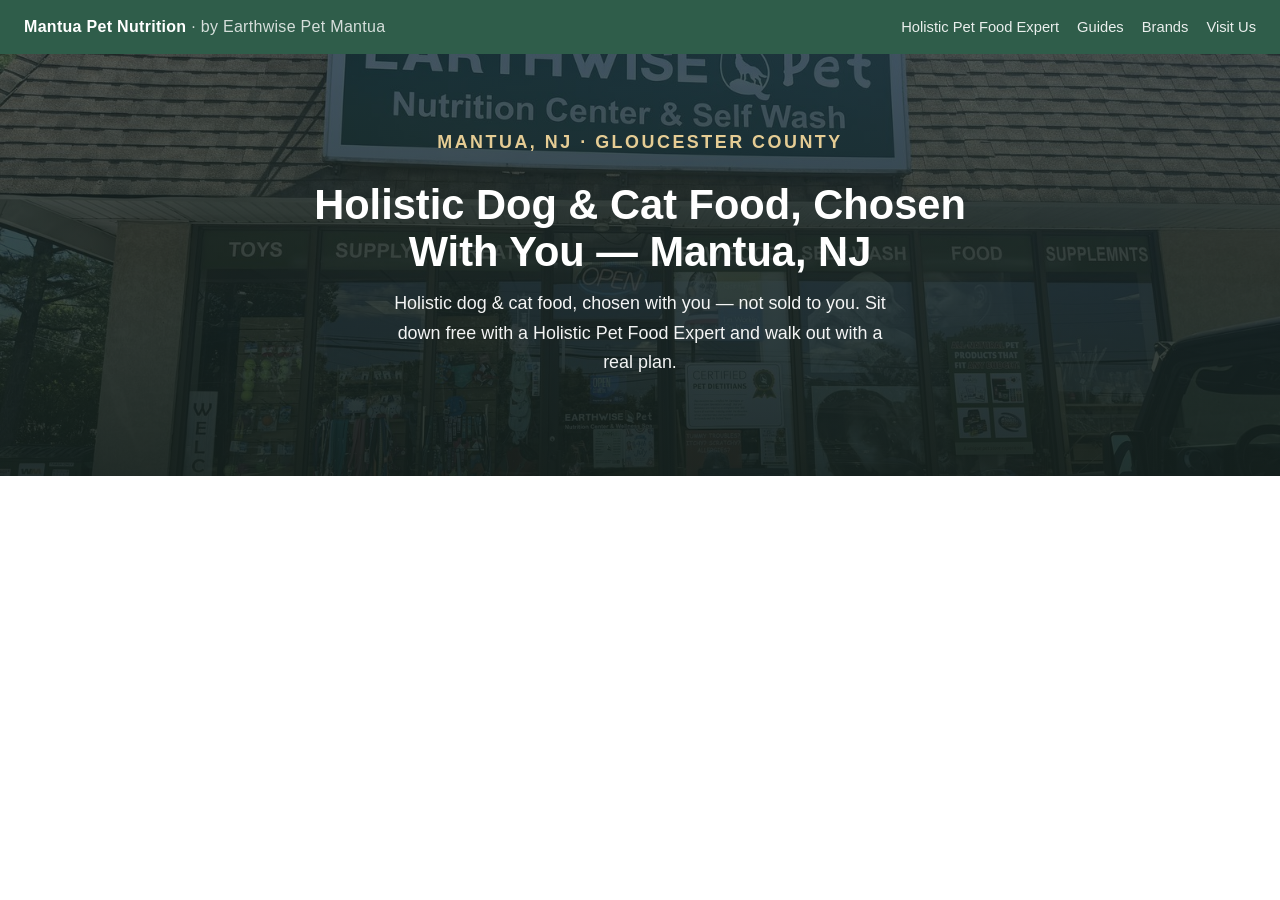
==== index.html @ 7ca53370 "Homepage SEO: shorten title, keyword H1, fix Visit Us link, add breadcrumb/geo/sameAs/FAQ schema + v" ====
<!DOCTYPE html>
<html lang="en">
<head>
<meta charset="utf-8">
<meta name="viewport" content="width=device-width, initial-scale=1">
<title>Holistic Dog &amp; Cat Food in Mantua, NJ | Earthwise Pet</title>
<meta name="description" content="Your neighborhood pet nutrition center in Mantua, NJ. Holistic dog & cat food and free Holistic Pet Food Expert guidance from Earthwise Pet Mantua.">
<link rel="canonical" href="https://mantuapetnutrition.com/">
<meta name="robots" content="index,follow,max-image-preview:large,max-snippet:-1,max-video-preview:-1">
<meta name="author" content="Earthwise Pet Mantua">
<meta name="theme-color" content="#2f5d4a">
<meta name="geo.region" content="US-NJ">
<meta name="geo.placename" content="Mantua, New Jersey">
<meta name="geo.position" content="39.7762005;-75.1877111">
<meta name="ICBM" content="39.7762005, -75.1877111">
<!-- Open Graph -->
<meta property="og:type" content="website">
<meta property="og:site_name" content="Mantua Pet Nutrition">
<meta property="og:title" content="Holistic Dog & Cat Food in Mantua, NJ | Earthwise Pet">
<meta property="og:description" content="Your neighborhood pet nutrition center in Mantua, NJ. Holistic dog & cat food and free Holistic Pet Food Expert guidance from Earthwise Pet Mantua.">
<meta property="og:url" content="https://mantuapetnutrition.com/">
<meta property="og:image" content="https://mantuapetnutrition.com/images/store-front-exterior.jpg">
<meta property="og:image:alt" content="Earthwise Pet Mantua storefront on Bridgeton Pike in Mantua, NJ">
<meta property="og:locale" content="en_US">
<!-- Twitter -->
<meta name="twitter:card" content="summary_large_image">
<meta name="twitter:title" content="Holistic Dog & Cat Food in Mantua, NJ | Earthwise Pet">
<meta name="twitter:description" content="Holistic dog & cat food and free Holistic Pet Food Expert guidance in Mantua, NJ.">
<meta name="twitter:image" content="https://mantuapetnutrition.com/images/store-front-exterior.jpg">
<style>
:root{--green:#2f5d4a;--green-dk:#214335;--sand:#f6f3ec;--ink:#2a2a26;--muted:#5c5c54;--gold:#c08a2d;--line:#e3ddd0}
*{box-sizing:border-box}
body{margin:0;font-family:-apple-system,BlinkMacSystemFont,"Segoe UI",Roboto,Helvetica,Arial,sans-serif;color:var(--ink);line-height:1.65;background:#fff}
a{color:var(--green)}
.nav{background:var(--green);color:#fff;padding:14px 24px;display:flex;justify-content:space-between;align-items:center;flex-wrap:wrap;gap:8px}
.nav .brand{font-weight:700;letter-spacing:.3px}.nav .brand span{opacity:.8;font-weight:400}
.nav a{color:#fff;text-decoration:none;font-size:.92rem;opacity:.9;margin-left:18px}
.hero{position:relative;color:#fff;background:#1d2c25;text-align:center}
.hero img{position:absolute;inset:0;width:100%;height:100%;object-fit:cover;opacity:.5}
.hero .scrim{position:absolute;inset:0;background:linear-gradient(180deg,rgba(20,30,25,.4),rgba(20,30,25,.82))}
.hero .in{position:relative;max-width:760px;margin:0 auto;padding:74px 24px}
.kicker{text-transform:uppercase;letter-spacing:.14em;font-size:.78rem;color:#f0d59a;font-weight:700;margin:0 0 12px}
.hero h1{font-size:2.6rem;line-height:1.12;margin:0 0 14px}
.hero p{font-size:1.12rem;opacity:.95;max-width:50ch;margin:0 auto 24px}
.cta{display:inline-block;background:var(--gold);color:#fff;text-decoration:none;font-weight:700;padding:14px 28px;border-radius:9px}
.cta:hover{background:#a8761f}
.wrap{max-width:1080px;margin:0 auto;padding:0 24px}
.intro{max-width:720px;margin:52px auto 0;text-align:center;color:var(--muted);font-size:1.1rem}
h2{color:var(--green-dk);font-size:1.7rem;text-align:center;margin:54px 0 6px}
.sub{text-align:center;color:var(--muted);margin:0 auto 28px;max-width:54ch}
.grid{display:grid;grid-template-columns:repeat(3,1fr);gap:20px;margin-bottom:10px}
.card{border:1px solid var(--line);border-radius:14px;overflow:hidden;background:#fff;transition:.15s;display:flex;flex-direction:column}
.card:hover{box-shadow:0 14px 30px rgba(0,0,0,.10);transform:translateY(-3px)}
.card img{width:100%;height:170px;object-fit:cover;display:block}
.card .b{padding:18px 20px;display:flex;flex-direction:column;flex:1}
.card h3{color:var(--green-dk);font-size:1.12rem;margin:0 0 8px}
.card p{font-size:.92rem;color:var(--muted);margin:0 0 14px;flex:1}
.card a.more{font-weight:700;text-decoration:none;font-size:.92rem}
.faq{max-width:760px;margin:56px auto 0}
.faq h2{margin-bottom:22px}
.faq details{border:1px solid var(--line);border-radius:12px;padding:16px 20px;margin-bottom:12px;background:var(--sand)}
.faq summary{font-weight:700;color:var(--green-dk);cursor:pointer;font-size:1.02rem}
.faq details p{margin:12px 0 0;color:var(--muted)}
.nap{background:var(--green);color:#fff;padding:30px 24px;text-align:center;font-size:.95rem;margin-top:60px}
.nap a{color:#fff}
@media(max-width:820px){.grid{grid-template-columns:1fr}.hero h1{font-size:2rem}}
</style>
<script type="application/ld+json">
{
  "@context":"https://schema.org",
  "@graph":[
    {
      "@type":["PetStore","LocalBusiness"],
      "@id":"https://mantuapetnutrition.com/#store",
      "name":"Earthwise Pet Mantua",
      "alternateName":"Mantua Pet Nutrition",
      "slogan":"Feed better.",
      "url":"https://mantuapetnutrition.com/",
      "image":"https://mantuapetnutrition.com/images/store-front-exterior.jpg",
      "logo":"https://mantuapetnutrition.com/images/logo.png",
      "telephone":"+1-856-494-4290",
      "email":"mantua@earthwisepet.com",
      "priceRange":"$$",
      "paymentAccepted":"Cash, Credit Card, Debit Card",
      "currenciesAccepted":"USD",
      "address":{"@type":"PostalAddress","streetAddress":"661 A Bridgeton Pike","addressLocality":"Mantua","addressRegion":"NJ","postalCode":"08051","addressCountry":"US"},
      "geo":{"@type":"GeoCoordinates","latitude":39.7762005,"longitude":-75.1877111},
      "hasMap":"https://maps.app.goo.gl/9NM81UF3zvT8LKVL6",
      "sameAs":[
        "https://www.facebook.com/EarthWisePetMantua/",
        "https://www.instagram.com/earthwisepetmantua/",
        "https://www.yelp.com/biz/earthwise-pet-mantua-township-mantua-township",
        "https://maps.app.goo.gl/9NM81UF3zvT8LKVL6"
      ],
      "areaServed":[
        {"@type":"City","name":"Mantua"},
        {"@type":"City","name":"Sewell"},
        {"@type":"City","name":"Wenonah"},
        {"@type":"City","name":"Pitman"},
        {"@type":"City","name":"Glassboro"},
        {"@type":"City","name":"Woodbury"},
        {"@type":"AdministrativeArea","name":"Gloucester County, NJ"}
      ],
      "openingHoursSpecification":[
        {"@type":"OpeningHoursSpecification","dayOfWeek":["Monday","Tuesday","Wednesday","Thursday","Friday","Saturday"],"opens":"09:00","closes":"20:00"},
        {"@type":"OpeningHoursSpecification","dayOfWeek":"Sunday","opens":"11:00","closes":"17:00"}
      ],
      "description":"Neighborhood pet nutrition center in Mantua, NJ — holistic dog & cat food and free Holistic Pet Food Expert guidance.",
      "knowsAbout":["Pet nutrition","Holistic dog food","Holistic cat food","Raw and freeze-dried feeding","Limited-ingredient diets","Holistic Pet Food Expert guidance"],
      "makesOffer":{
        "@type":"Offer",
        "itemOffered":{"@type":"Service","name":"Free Holistic Pet Food Expert consultation","description":"One-on-one, no-appointment pet nutrition guidance for dogs and cats."},
        "price":"0","priceCurrency":"USD"
      }
    },
    {
      "@type":"WebSite",
      "@id":"https://mantuapetnutrition.com/#website",
      "url":"https://mantuapetnutrition.com/",
      "name":"Mantua Pet Nutrition",
      "publisher":{"@id":"https://mantuapetnutrition.com/#store"},
      "inLanguage":"en-US"
    },
    {
      "@type":"WebPage",
      "@id":"https://mantuapetnutrition.com/#webpage",
      "url":"https://mantuapetnutrition.com/",
      "name":"Holistic Dog & Cat Food in Mantua, NJ | Earthwise Pet",
      "isPartOf":{"@id":"https://mantuapetnutrition.com/#website"},
      "about":{"@id":"https://mantuapetnutrition.com/#store"},
      "primaryImageOfPage":"https://mantuapetnutrition.com/images/store-front-exterior.jpg",
      "breadcrumb":{"@id":"https://mantuapetnutrition.com/#breadcrumb"},
      "inLanguage":"en-US"
    },
    {
      "@type":"BreadcrumbList",
      "@id":"https://mantuapetnutrition.com/#breadcrumb",
      "itemListElement":[
        {"@type":"ListItem","position":1,"name":"Home","item":"https://mantuapetnutrition.com/"}
      ]
    },
    {
      "@type":"FAQPage",
      "@id":"https://mantuapetnutrition.com/#faq",
      "mainEntity":[
        {"@type":"Question","name":"Do I need an appointment to talk to a Holistic Pet Food Expert?","acceptedAnswer":{"@type":"Answer","text":"No. Our Holistic Pet Food Expert guidance is walk-in. Stop by during store hours and we'll sit down with you and your pet's story. No appointment needed."}},
        {"@type":"Question","name":"Is the pet nutrition consultation really free?","acceptedAnswer":{"@type":"Answer","text":"Yes. Sitting down with a Holistic Pet Food Expert to build a feeding plan for your dog or cat is free, with no purchase required."}},
        {"@type":"Question","name":"What kind of pet food do you carry?","acceptedAnswer":{"@type":"Answer","text":"Holistic dog and cat food across dry, raw, and freeze-dried formats, including brands like Fromm, Open Farm, and GO! Solutions. Every brand on our shelves is vetted for ingredient quality before we recommend it."}},
        {"@type":"Question","name":"Do you sell raw and freeze-dried dog food?","acceptedAnswer":{"@type":"Answer","text":"Yes. We carry frozen raw and freeze-dried options for dogs and cats, and can walk first-timers through starting raw safely without overhauling everything at once."}},
        {"@type":"Question","name":"Where are you located and what are your hours?","acceptedAnswer":{"@type":"Answer","text":"We're at 661 A Bridgeton Pike, Mantua, NJ 08051. Open Monday through Saturday 9 AM to 8 PM and Sunday 11 AM to 5 PM. Call us at 856-494-4290."}}
      ]
    }
  ]
}
</script>
</head>
<body>
<nav class="nav">
  <div class="brand">Mantua Pet Nutrition <span>· by Earthwise Pet Mantua</span></div>
  <div><a href="/certified-pet-dietitian/">Holistic Pet Food Expert</a><a href="/guides/raw-freeze-dried-feeding/">Guides</a><a href="/brands/fromm/">Brands</a><a href="https://mantua.earthwisepet.com/mantua/">Visit Us</a></div>
</nav>

<header class="hero">
  <img src="/images/store-front-exterior.jpg" width="1600" height="1200" alt="Earthwise Pet Mantua storefront on Bridgeton Pike in Mantua, NJ">
  <div class="scrim"></div>
  <div class="in">
    <p class="kicker">Mantua, NJ · Gloucester County</p>
    <h1>Holistic Dog &amp; Cat Food, Chosen With You — Mantua, NJ</h1>
    <p>Holistic dog &amp; cat food, chosen with you — not sold to you. Sit down free with a Holistic Pet Food Expert and walk out with a real plan.</p>
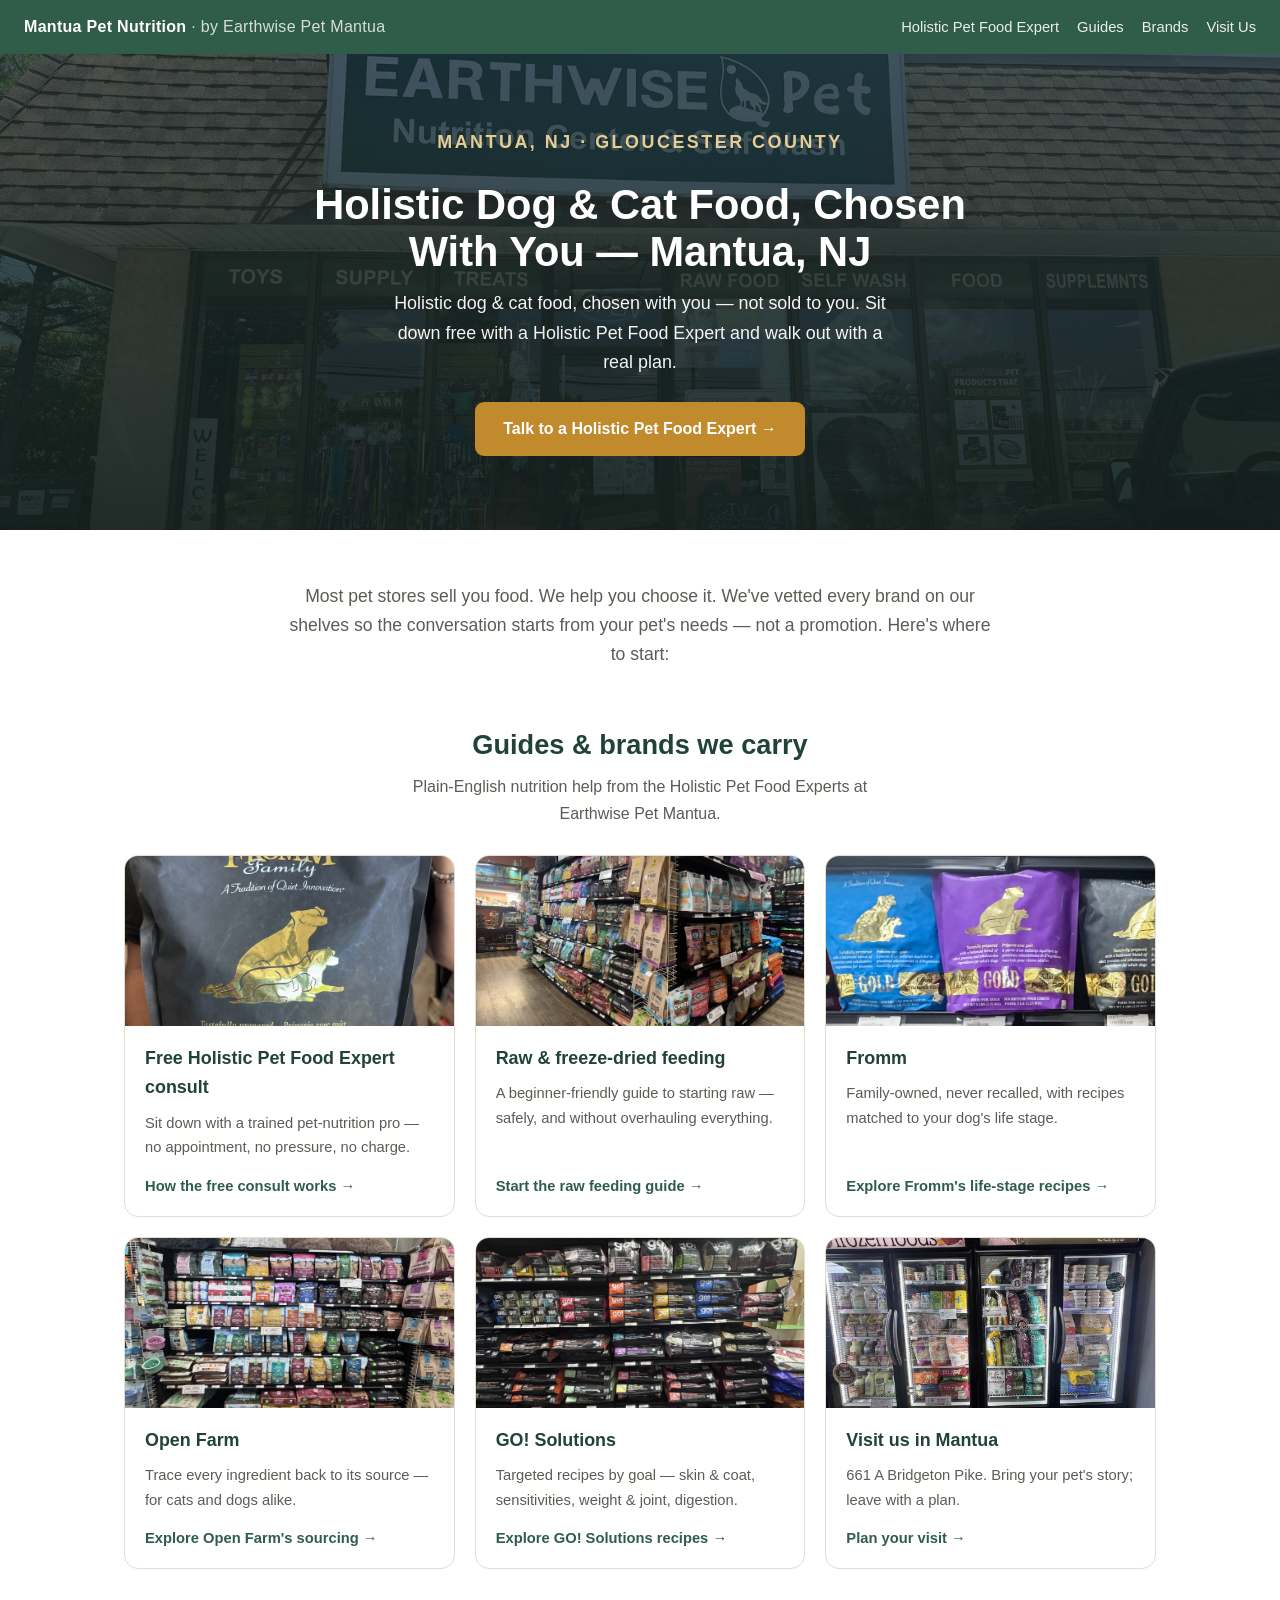
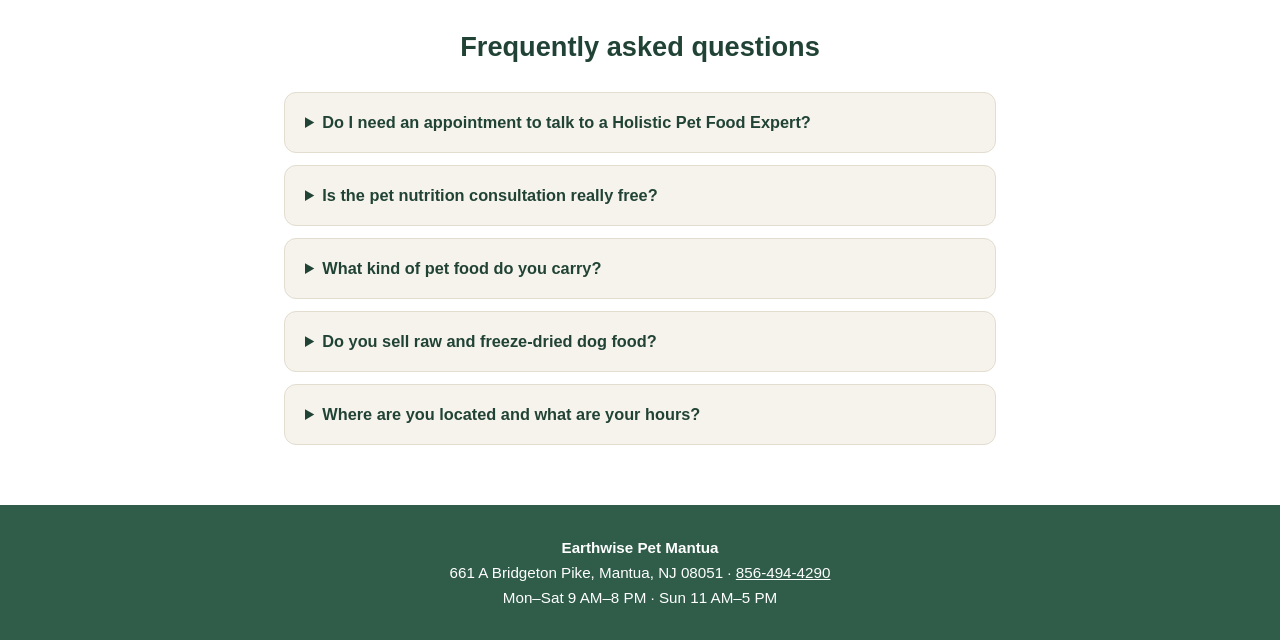
==== commit dca6dcaa: "Fix truncated homepage: restore full body (hero CTA, brand cards, FAQ, footer) cut off in prior depl" ====
--- a/index.html
+++ b/index.html
@@ -167,4 +167,40 @@
     <p class="kicker">Mantua, NJ · Gloucester County</p>
     <h1>Holistic Dog &amp; Cat Food, Chosen With You — Mantua, NJ</h1>
     <p>Holistic dog &amp; cat food, chosen with you — not sold to you. Sit down free with a Holistic Pet Food Expert and walk out with a real plan.</p>
-   +    <a class="cta" href="/certified-pet-dietitian/">Talk to a Holistic Pet Food Expert →</a>
+  </div>
+</header>
+
+<main>
+<section class="wrap">
+  <p class="intro">Most pet stores sell you food. We help you choose it. We've vetted every brand on our shelves so the conversation starts from your pet's needs — not a promotion. Here's where to start:</p>
+
+  <h2>Guides &amp; brands we carry</h2>
+  <p class="sub">Plain-English nutrition help from the Holistic Pet Food Experts at Earthwise Pet Mantua.</p>
+  <div class="grid">
+    <div class="card"><img src="/images/fromm-close-up-in-hand.jpg" width="1600" height="2133" loading="lazy" alt="Holistic dog food held in hand at Earthwise Pet Mantua"><div class="b"><h3>Free Holistic Pet Food Expert consult</h3><p>Sit down with a trained pet-nutrition pro — no appointment, no pressure, no charge.</p><a class="more" href="/certified-pet-dietitian/">How the free consult works →</a></div></div>
+    <div class="card"><img src="/images/freeze-dried-raw-topper.jpg" width="1600" height="1000" loading="lazy" alt="Freeze-dried raw dog food topper"><div class="b"><h3>Raw &amp; freeze-dried feeding</h3><p>A beginner-friendly guide to starting raw — safely, and without overhauling everything.</p><a class="more" href="/guides/raw-freeze-dried-feeding/">Start the raw feeding guide →</a></div></div>
+    <div class="card"><img src="/images/fromm-life-stage-banner.jpg" width="1600" height="403" loading="lazy" alt="Fromm dog food life-stage lineup"><div class="b"><h3>Fromm</h3><p>Family-owned, never recalled, with recipes matched to your dog's life stage.</p><a class="more" href="/brands/fromm/">Explore Fromm's life-stage recipes →</a></div></div>
+    <div class="card"><img src="/images/open-farm-shelf-dog.jpg" width="1600" height="1200" loading="lazy" alt="Open Farm pet food shelf section"><div class="b"><h3>Open Farm</h3><p>Trace every ingredient back to its source — for cats and dogs alike.</p><a class="more" href="/brands/open-farm/">Explore Open Farm's sourcing →</a></div></div>
+    <div class="card"><img src="/images/go-hero-shot.jpg" width="1600" height="1200" loading="lazy" alt="GO! Solutions pet food by Petcurean"><div class="b"><h3>GO! Solutions</h3><p>Targeted recipes by goal — skin &amp; coat, sensitivities, weight &amp; joint, digestion.</p><a class="more" href="/brands/go-solutions/">Explore GO! Solutions recipes →</a></div></div>
+    <div class="card"><img src="/images/raw-frozen-shelf-section.jpg" width="1100" height="825" loading="lazy" alt="Frozen raw pet food shelf section at Earthwise Pet Mantua"><div class="b"><h3>Visit us in Mantua</h3><p>661 A Bridgeton Pike. Bring your pet's story; leave with a plan.</p><a class="more" href="/certified-pet-dietitian/">Plan your visit →</a></div></div>
+  </div>
+</section>
+
+<section class="wrap faq">
+  <h2>Frequently asked questions</h2>
+  <details><summary>Do I need an appointment to talk to a Holistic Pet Food Expert?</summary><p>No. Our Holistic Pet Food Expert guidance is walk-in. Stop by during store hours and we'll sit down with you and your pet's story. No appointment needed.</p></details>
+  <details><summary>Is the pet nutrition consultation really free?</summary><p>Yes. Sitting down with a Holistic Pet Food Expert to build a feeding plan for your dog or cat is free, with no purchase required.</p></details>
+  <details><summary>What kind of pet food do you carry?</summary><p>Holistic dog and cat food across dry, raw, and freeze-dried formats, including brands like Fromm, Open Farm, and GO! Solutions. Every brand on our shelves is vetted for ingredient quality before we recommend it.</p></details>
+  <details><summary>Do you sell raw and freeze-dried dog food?</summary><p>Yes. We carry frozen raw and freeze-dried options for dogs and cats, and can walk first-timers through starting raw safely without overhauling everything at once.</p></details>
+  <details><summary>Where are you located and what are your hours?</summary><p>We're at 661 A Bridgeton Pike, Mantua, NJ 08051. Open Monday through Saturday 9 AM to 8 PM and Sunday 11 AM to 5 PM. Call us at <a href="tel:+18564944290">856-494-4290</a>.</p></details>
+</section>
+</main>
+
+<footer class="nap">
+  <strong>Earthwise Pet Mantua</strong><br>
+  661 A Bridgeton Pike, Mantua, NJ 08051 · <a href="tel:+18564944290">856-494-4290</a><br>
+  Mon–Sat 9 AM–8 PM · Sun 11 AM–5 PM
+</footer>
+</body>
+</html>
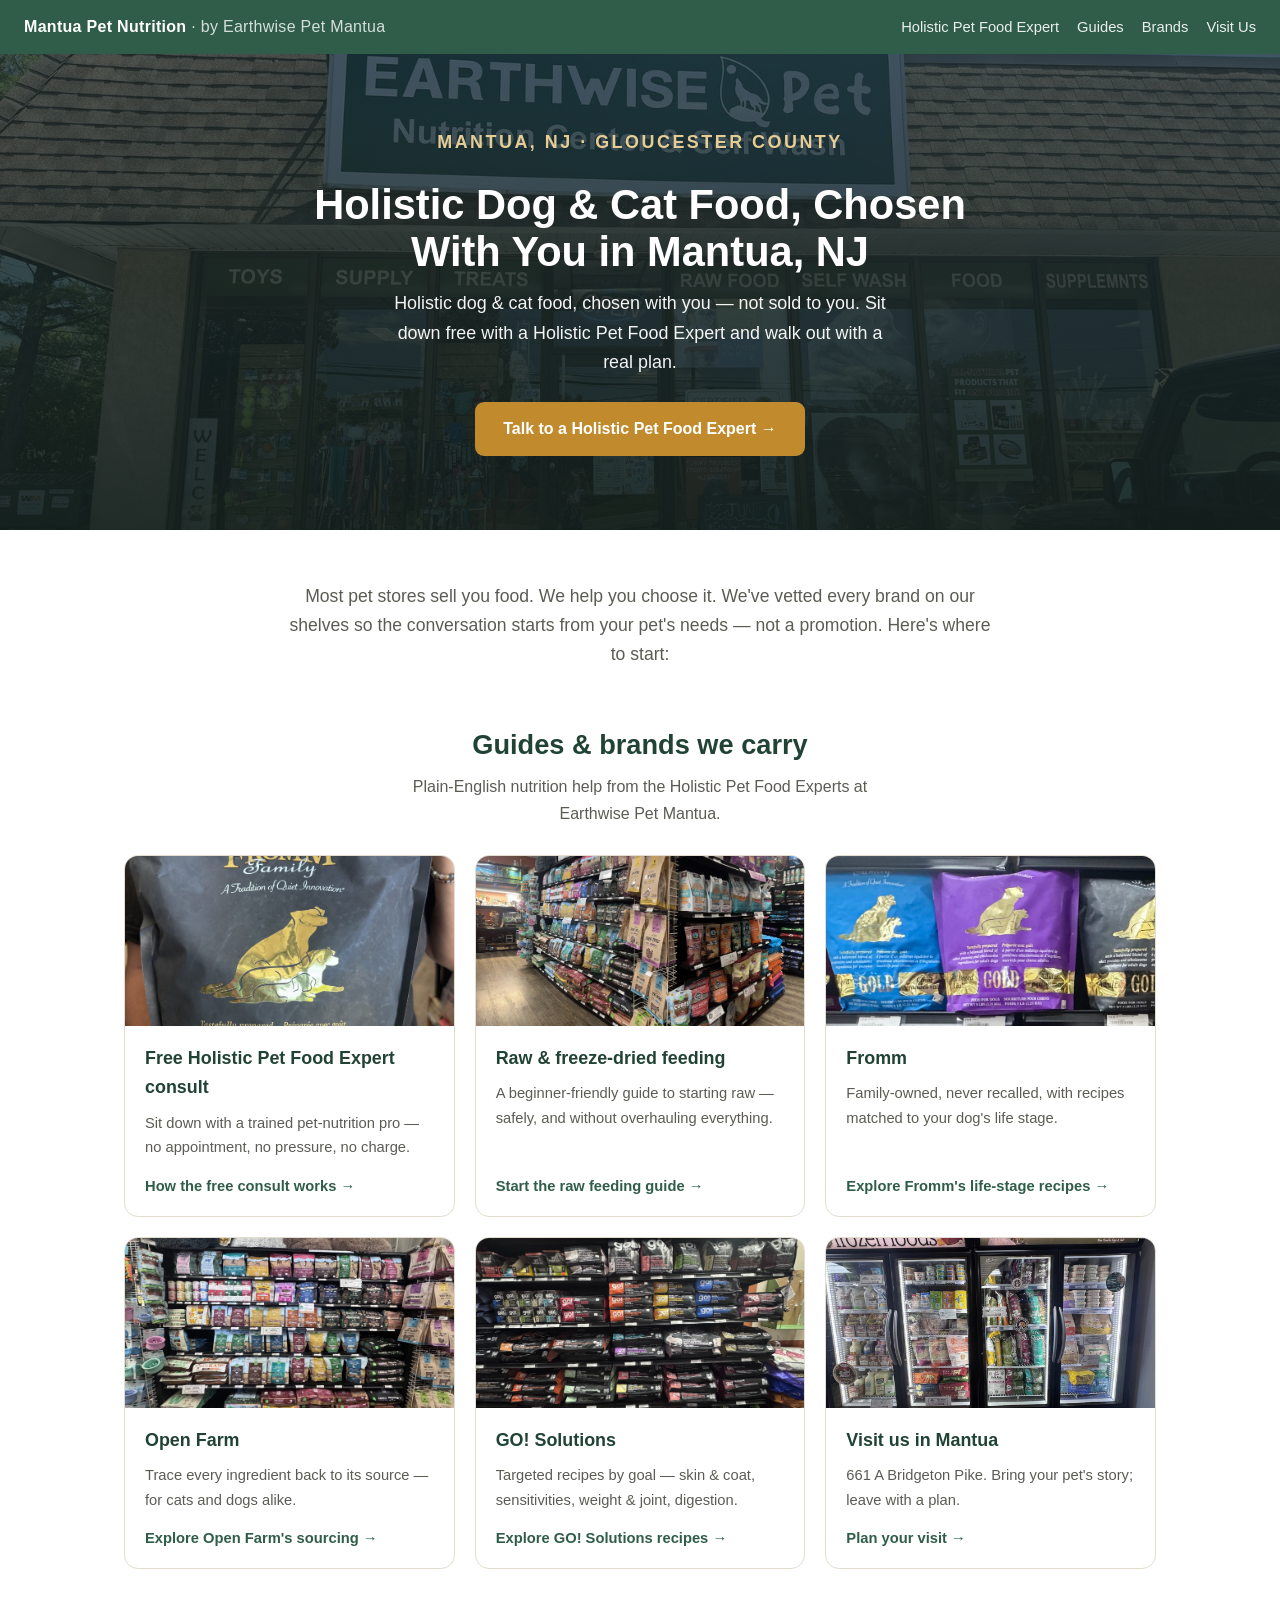
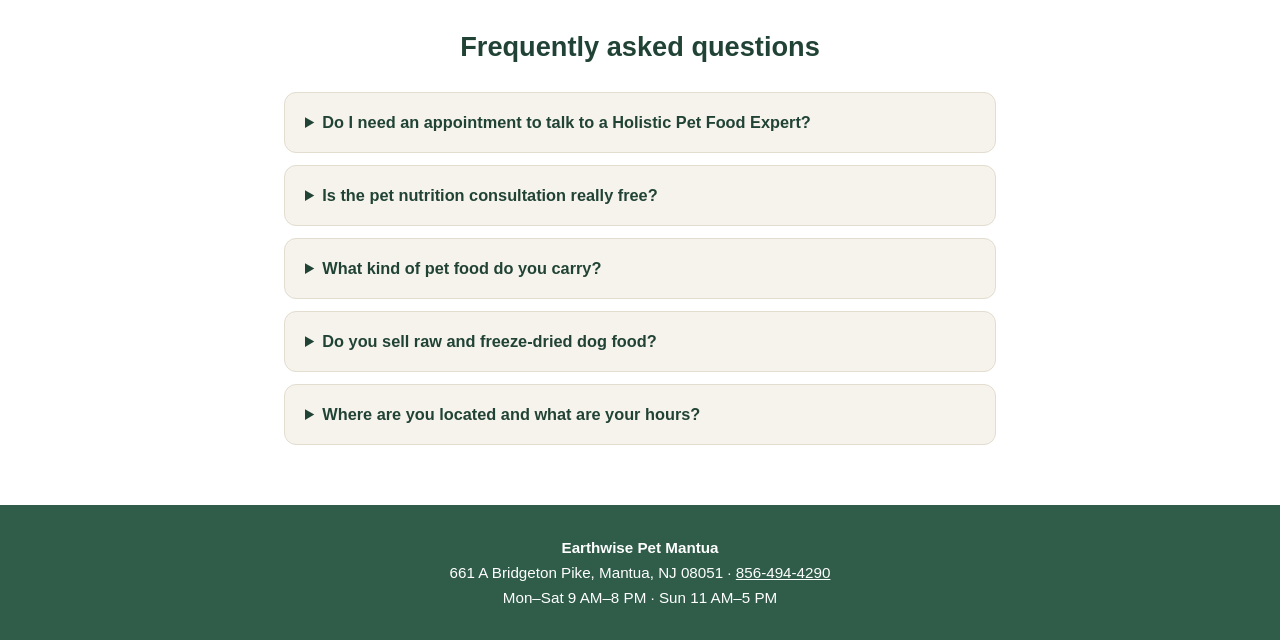
==== commit 072db882: "Site-wide SEO: build /guides/ /brands/ /visit/ hubs, rename consult to /holistic-pet-food-expert/ (3" ====
--- a/index.html
+++ b/index.html
@@ -157,7 +157,7 @@
 <body>
 <nav class="nav">
   <div class="brand">Mantua Pet Nutrition <span>· by Earthwise Pet Mantua</span></div>
-  <div><a href="/certified-pet-dietitian/">Holistic Pet Food Expert</a><a href="/guides/raw-freeze-dried-feeding/">Guides</a><a href="/brands/fromm/">Brands</a><a href="https://mantua.earthwisepet.com/mantua/">Visit Us</a></div>
+  <div><a href="/holistic-pet-food-expert/">Holistic Pet Food Expert</a><a href="/guides/">Guides</a><a href="/brands/">Brands</a><a href="/visit/">Visit Us</a></div>
 </nav>
 
 <header class="hero">
@@ -165,9 +165,9 @@
   <div class="scrim"></div>
   <div class="in">
     <p class="kicker">Mantua, NJ · Gloucester County</p>
-    <h1>Holistic Dog &amp; Cat Food, Chosen With You — Mantua, NJ</h1>
+    <h1>Holistic Dog &amp; Cat Food, Chosen With You in Mantua, NJ</h1>
     <p>Holistic dog &amp; cat food, chosen with you — not sold to you. Sit down free with a Holistic Pet Food Expert and walk out with a real plan.</p>
-    <a class="cta" href="/certified-pet-dietitian/">Talk to a Holistic Pet Food Expert →</a>
+    <a class="cta" href="/holistic-pet-food-expert/">Talk to a Holistic Pet Food Expert →</a>
   </div>
 </header>
 
@@ -178,12 +178,12 @@
   <h2>Guides &amp; brands we carry</h2>
   <p class="sub">Plain-English nutrition help from the Holistic Pet Food Experts at Earthwise Pet Mantua.</p>
   <div class="grid">
-    <div class="card"><img src="/images/fromm-close-up-in-hand.jpg" width="1600" height="2133" loading="lazy" alt="Holistic dog food held in hand at Earthwise Pet Mantua"><div class="b"><h3>Free Holistic Pet Food Expert consult</h3><p>Sit down with a trained pet-nutrition pro — no appointment, no pressure, no charge.</p><a class="more" href="/certified-pet-dietitian/">How the free consult works →</a></div></div>
+    <div class="card"><img src="/images/fromm-close-up-in-hand.jpg" width="1600" height="2133" loading="lazy" alt="Holistic dog food held in hand at Earthwise Pet Mantua"><div class="b"><h3>Free Holistic Pet Food Expert consult</h3><p>Sit down with a trained pet-nutrition pro — no appointment, no pressure, no charge.</p><a class="more" href="/holistic-pet-food-expert/">How the free consult works →</a></div></div>
     <div class="card"><img src="/images/freeze-dried-raw-topper.jpg" width="1600" height="1000" loading="lazy" alt="Freeze-dried raw dog food topper"><div class="b"><h3>Raw &amp; freeze-dried feeding</h3><p>A beginner-friendly guide to starting raw — safely, and without overhauling everything.</p><a class="more" href="/guides/raw-freeze-dried-feeding/">Start the raw feeding guide →</a></div></div>
     <div class="card"><img src="/images/fromm-life-stage-banner.jpg" width="1600" height="403" loading="lazy" alt="Fromm dog food life-stage lineup"><div class="b"><h3>Fromm</h3><p>Family-owned, never recalled, with recipes matched to your dog's life stage.</p><a class="more" href="/brands/fromm/">Explore Fromm's life-stage recipes →</a></div></div>
     <div class="card"><img src="/images/open-farm-shelf-dog.jpg" width="1600" height="1200" loading="lazy" alt="Open Farm pet food shelf section"><div class="b"><h3>Open Farm</h3><p>Trace every ingredient back to its source — for cats and dogs alike.</p><a class="more" href="/brands/open-farm/">Explore Open Farm's sourcing →</a></div></div>
     <div class="card"><img src="/images/go-hero-shot.jpg" width="1600" height="1200" loading="lazy" alt="GO! Solutions pet food by Petcurean"><div class="b"><h3>GO! Solutions</h3><p>Targeted recipes by goal — skin &amp; coat, sensitivities, weight &amp; joint, digestion.</p><a class="more" href="/brands/go-solutions/">Explore GO! Solutions recipes →</a></div></div>
-    <div class="card"><img src="/images/raw-frozen-shelf-section.jpg" width="1100" height="825" loading="lazy" alt="Frozen raw pet food shelf section at Earthwise Pet Mantua"><div class="b"><h3>Visit us in Mantua</h3><p>661 A Bridgeton Pike. Bring your pet's story; leave with a plan.</p><a class="more" href="/certified-pet-dietitian/">Plan your visit →</a></div></div>
+    <div class="card"><img src="/images/raw-frozen-shelf-section.jpg" width="1100" height="825" loading="lazy" alt="Frozen raw pet food shelf section at Earthwise Pet Mantua"><div class="b"><h3>Visit us in Mantua</h3><p>661 A Bridgeton Pike. Bring your pet's story; leave with a plan.</p><a class="more" href="/holistic-pet-food-expert/">Plan your visit →</a></div></div>
   </div>
 </section>
 
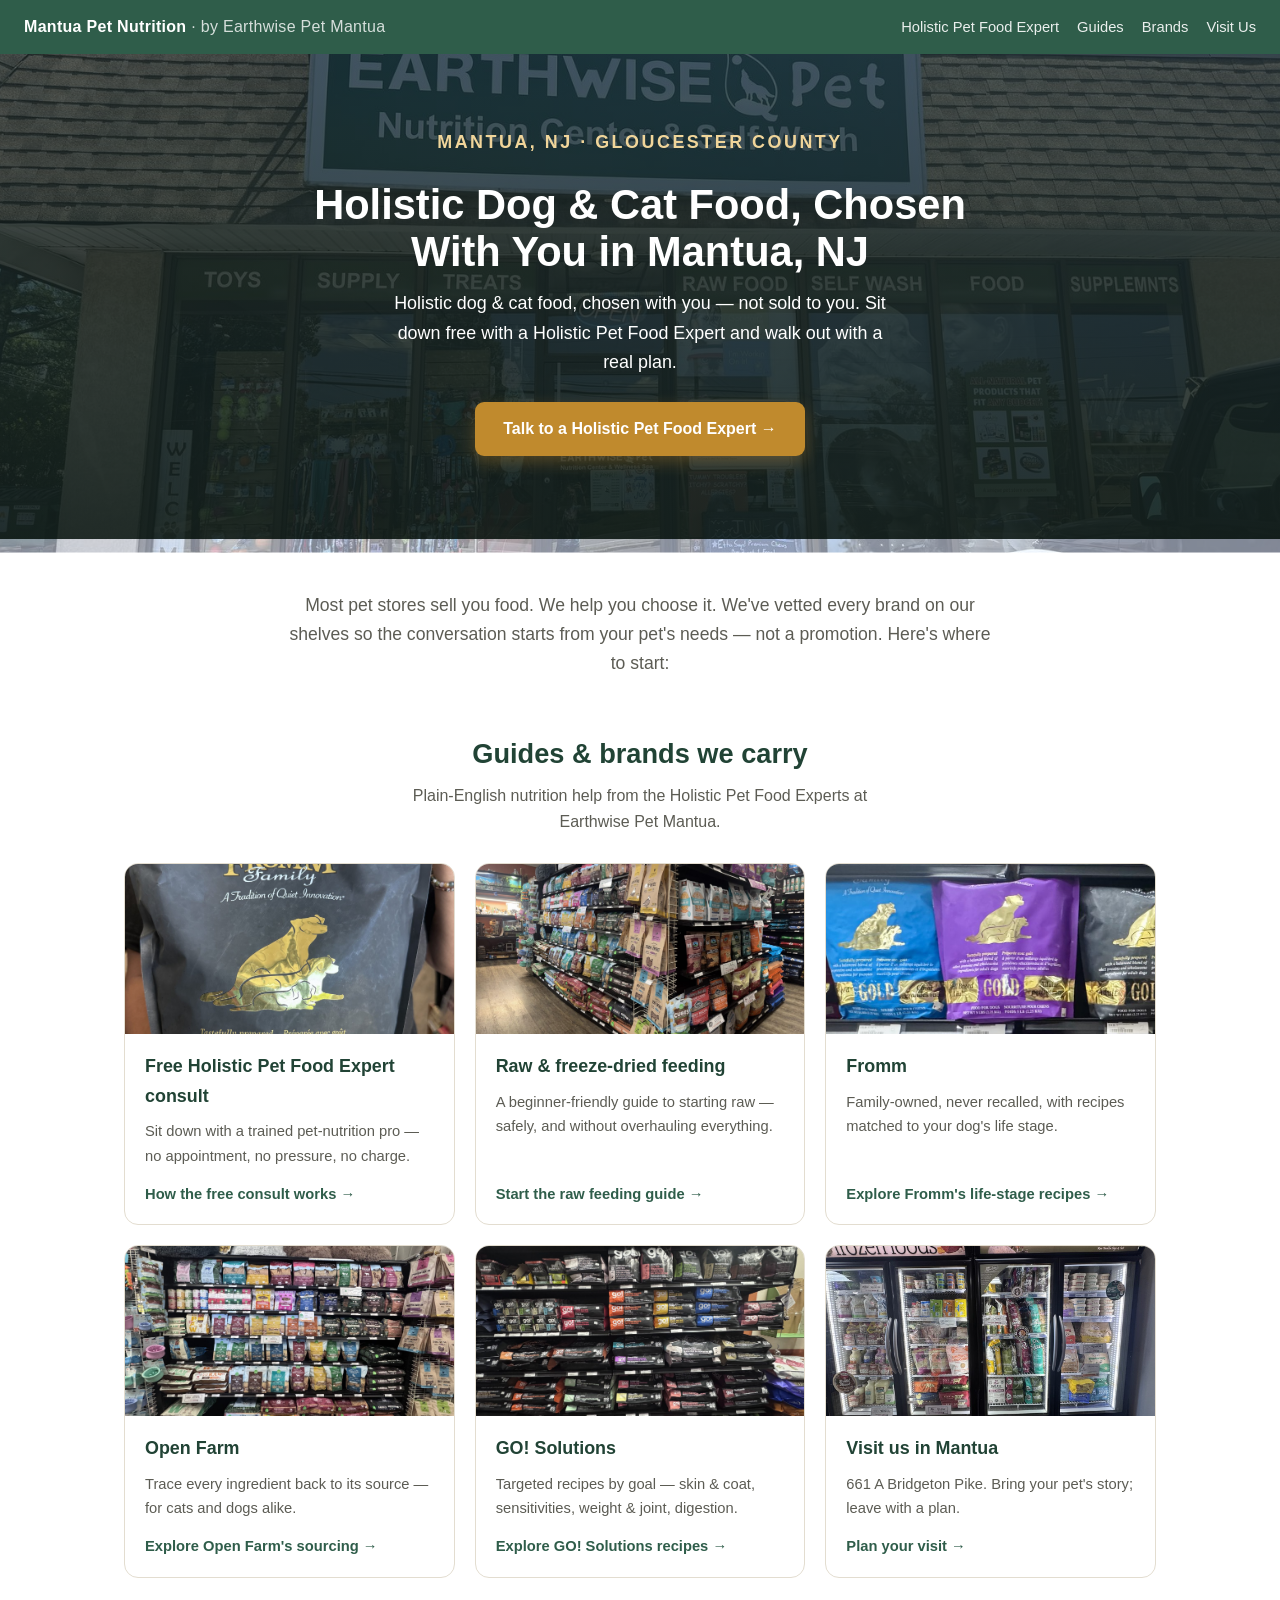
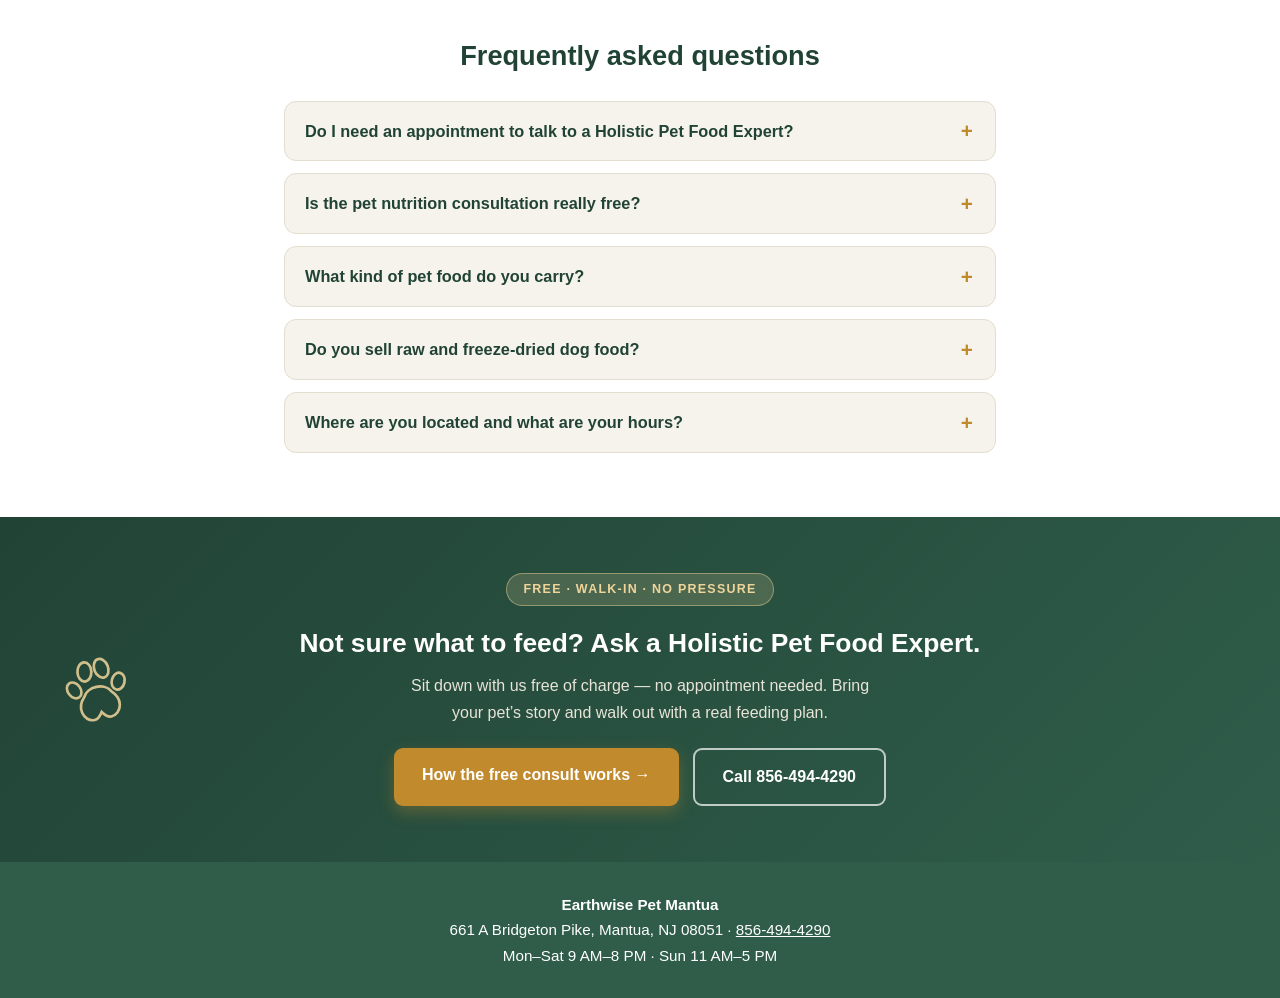
==== commit 465e5f78: "Add site-wide animation + conversion layer: scroll reveals, sticky nav, hero entrance, CTA shine, se" ====
--- a/index.html
+++ b/index.html
@@ -65,6 +65,9 @@
 .nap a{color:#fff}
 @media(max-width:820px){.grid{grid-template-columns:1fr}.hero h1{font-size:2rem}}
 </style>
+<link rel="stylesheet" href="/assets/enhance.css">
+<script src="/assets/enhance.js" defer></script>
+
 <script type="application/ld+json">
 {
   "@context":"https://schema.org",
@@ -197,6 +200,17 @@
 </section>
 </main>
 
+
+<section class="consult-band">
+  <span class="badge">Free &middot; Walk-in &middot; No pressure</span>
+  <h2>Not sure what to feed? Ask a Holistic Pet Food Expert.</h2>
+  <p>Sit down with us free of charge &mdash; no appointment needed. Bring your pet&rsquo;s story and walk out with a real feeding plan.</p>
+  <div class="row">
+    <a class="cta" href="/holistic-pet-food-expert/">How the free consult works &rarr;</a>
+    <a class="cta ghost" href="tel:+18564944290">Call 856-494-4290</a>
+  </div>
+</section>
+
 <footer class="nap">
   <strong>Earthwise Pet Mantua</strong><br>
   661 A Bridgeton Pike, Mantua, NJ 08051 · <a href="tel:+18564944290">856-494-4290</a><br>
--- a/assets/enhance.css
+++ b/assets/enhance.css
@@ -0,0 +1,101 @@
+/* Mantua Pet Nutrition — shared enhancement layer
+   Loaded after each page's inline styles. Safe to remove: pages work without it. */
+
+/* ---------- Sticky nav ---------- */
+.nav{position:sticky;top:0;z-index:50;transition:box-shadow .25s ease}
+.js .nav.scrolled{box-shadow:0 4px 18px rgba(20,30,25,.28)}
+
+/* ---------- Hero entrance ---------- */
+@keyframes heroUp{from{opacity:0;transform:translateY(18px)}to{opacity:1;transform:none}}
+.js .hero .in > *{animation:heroUp .7s ease-out both}
+.js .hero .in > :nth-child(2){animation-delay:.12s}
+.js .hero .in > :nth-child(3){animation-delay:.24s}
+.js .hero .in > :nth-child(4){animation-delay:.36s}
+.hero img{transition:transform 12s ease-out}
+.js .hero.loaded img{transform:scale(1.06)}
+
+/* ---------- Scroll reveal ---------- */
+.js .reveal{opacity:0;transform:translateY(22px);transition:opacity .6s ease,transform .6s ease}
+.js .reveal.in{opacity:1;transform:none}
+.js .grid .reveal:nth-child(2){transition-delay:.08s}
+.js .grid .reveal:nth-child(3){transition-delay:.16s}
+.js .grid .reveal:nth-child(4){transition-delay:.08s}
+.js .grid .reveal:nth-child(5){transition-delay:.16s}
+.js .grid .reveal:nth-child(6){transition-delay:.24s}
+
+/* ---------- Cards ---------- */
+.card{transition:box-shadow .25s ease,transform .25s ease}
+.card img{transition:transform .5s ease}
+.card:hover{box-shadow:0 16px 34px rgba(0,0,0,.13);transform:translateY(-4px)}
+.card:hover img{transform:scale(1.05)}
+.card a.more{transition:letter-spacing .2s ease}
+.card:hover a.more{letter-spacing:.02em}
+
+/* ---------- CTA buttons ---------- */
+.cta{position:relative;overflow:hidden;transition:transform .2s ease,box-shadow .2s ease,background .2s ease;box-shadow:0 6px 16px rgba(192,138,45,.35)}
+.cta:hover{transform:translateY(-2px);box-shadow:0 10px 24px rgba(192,138,45,.45)}
+.cta::after{content:"";position:absolute;top:0;left:-80%;width:50%;height:100%;
+  background:linear-gradient(105deg,transparent,rgba(255,255,255,.35),transparent);
+  transform:skewX(-20deg);animation:ctaShine 5s ease-in-out infinite}
+@keyframes ctaShine{0%,72%{left:-80%}88%,100%{left:130%}}
+
+/* ---------- FAQ ---------- */
+.faq details{transition:background .25s ease,border-color .25s ease}
+.faq details[open]{background:#fff;border-color:var(--gold)}
+.faq summary{transition:color .2s ease}
+.faq details p{animation:heroUp .35s ease-out both}
+
+/* ---------- Pre-footer consult band ---------- */
+.consult-band{background:linear-gradient(135deg,var(--green-dk),var(--green));color:#fff;text-align:center;padding:56px 24px;margin-top:64px}
+.consult-band h2{color:#fff;margin:0 0 8px;font-size:1.65rem}
+.consult-band p{color:#e8e4d8;max-width:52ch;margin:0 auto 22px}
+.consult-band .badge{display:inline-block;background:rgba(240,213,154,.18);color:#f0d59a;border:1px solid rgba(240,213,154,.45);border-radius:999px;padding:5px 16px;font-size:.78rem;font-weight:700;letter-spacing:.1em;text-transform:uppercase;margin-bottom:16px}
+.consult-band .row{display:flex;gap:14px;justify-content:center;flex-wrap:wrap}
+.consult-band .cta.ghost{background:transparent;border:2px solid rgba(255,255,255,.7);box-shadow:none}
+.consult-band .cta.ghost:hover{background:rgba(255,255,255,.12);box-shadow:none}
+.consult-band + .nap{margin-top:0}
+
+/* ---------- Mobile sticky call bar ---------- */
+.callbar{display:none}
+@media(max-width:820px){
+  .callbar{position:fixed;bottom:0;left:0;right:0;z-index:60;display:flex;box-shadow:0 -6px 20px rgba(0,0,0,.18)}
+  .callbar a{flex:1;text-align:center;padding:15px 8px;font-weight:700;font-size:.98rem;text-decoration:none;color:#fff}
+  .callbar .call{background:var(--green-dk)}
+  .callbar .consult{background:var(--gold)}
+  .js .callbar{transform:translateY(100%);transition:transform .35s ease}
+  .js .callbar.show{transform:none}
+  body{padding-bottom:52px}
+  .nap{padding-bottom:44px}
+}
+
+/* ---------- Self-drawing paw (consult band) ---------- */
+.consult-band{position:relative;overflow:hidden}
+.pawdraw{position:absolute;left:4%;top:50%;transform:translateY(-50%) rotate(-12deg);width:92px;height:70px;opacity:.85}
+@media(max-width:820px){.pawdraw{display:none}}
+.pawdraw path{fill:none;stroke:#f0d59a;stroke-width:2.5;stroke-linecap:round;stroke-dasharray:100;stroke-dashoffset:100}
+.js .pawdraw.in path{animation:drawPath 1.1s ease-out forwards}
+.js .pawdraw.in path:nth-child(2){animation-delay:.15s}
+.js .pawdraw.in path:nth-child(3){animation-delay:.3s}
+.js .pawdraw.in path:nth-child(4){animation-delay:.45s}
+.js .pawdraw.in path:nth-child(5){animation-delay:.6s}
+@keyframes drawPath{to{stroke-dashoffset:0}}
+html:not(.js) .pawdraw path{stroke-dashoffset:0}
+
+/* ---------- Microinteractions ---------- */
+.nav a{position:relative}
+.nav a::after{content:"";position:absolute;left:0;right:100%;bottom:-3px;height:2px;background:#f0d59a;transition:right .25s ease}
+.nav a:hover::after{right:0}
+.faq summary{list-style:none;position:relative;padding-right:30px}
+.faq summary::-webkit-details-marker{display:none}
+.faq summary::after{content:"+";position:absolute;right:2px;top:50%;transform:translateY(-50%);font-size:1.3rem;color:var(--gold);transition:transform .3s ease}
+.faq details[open] summary::after{transform:translateY(-50%) rotate(45deg)}
+.callbar .ph{display:inline-block;animation:ring 4s ease-in-out infinite}
+@keyframes ring{0%,88%,100%{transform:none}90%{transform:rotate(12deg)}92%{transform:rotate(-10deg)}94%{transform:rotate(8deg)}96%{transform:rotate(-6deg)}98%{transform:rotate(3deg)}}
+
+/* ---------- Reduced motion ---------- */
+@media(prefers-reduced-motion:reduce){
+  *,*::before,*::after{animation:none!important;transition:none!important}
+  .js .reveal{opacity:1;transform:none}
+  .js .hero.loaded img{transform:none}
+  .pawdraw path{stroke-dashoffset:0!important}
+}
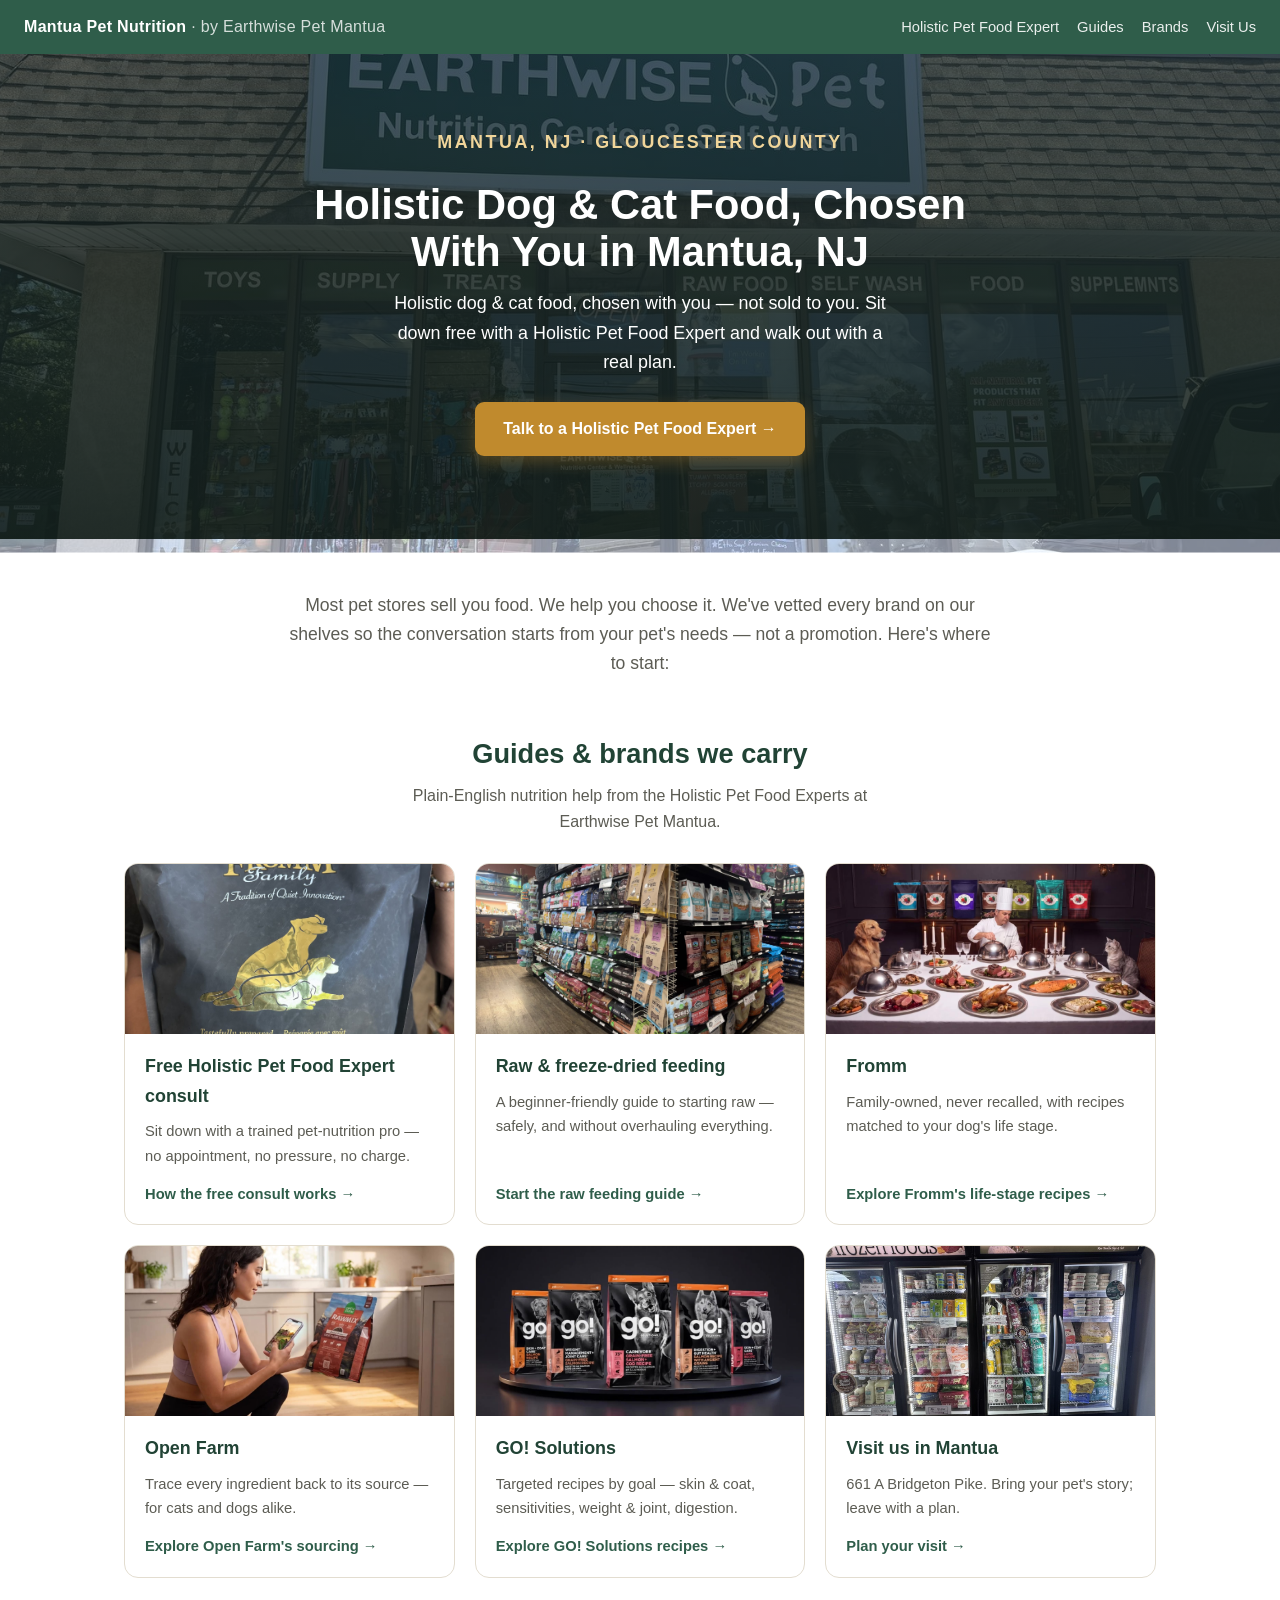
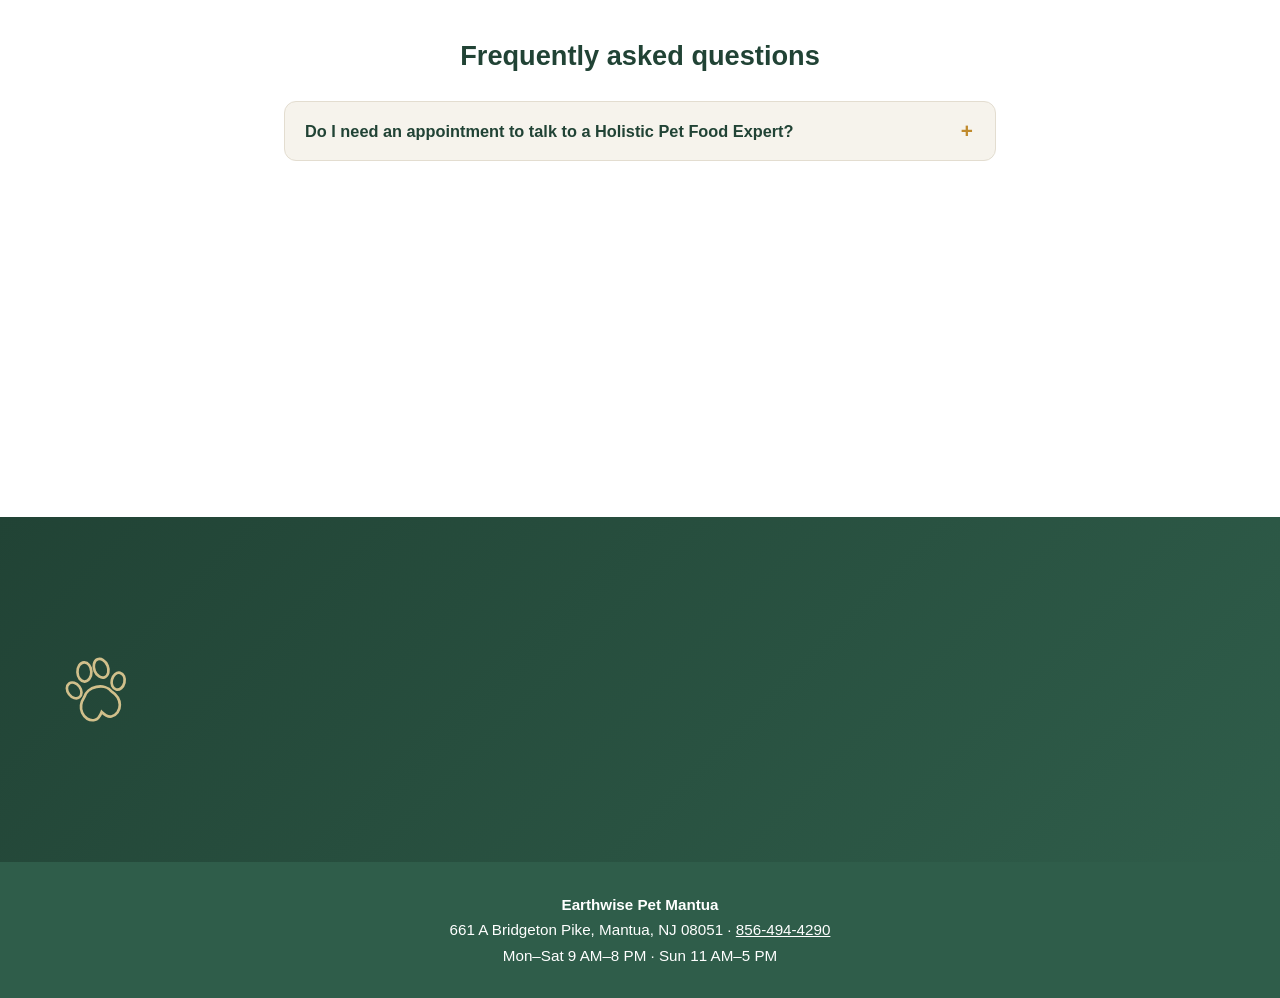
==== commit 5b8447a4: "Home: brand card thumbnails use new hero posters; card photos now link to their pages" ====
--- a/index.html
+++ b/index.html
@@ -52,6 +52,7 @@
 .card{border:1px solid var(--line);border-radius:14px;overflow:hidden;background:#fff;transition:.15s;display:flex;flex-direction:column}
 .card:hover{box-shadow:0 14px 30px rgba(0,0,0,.10);transform:translateY(-3px)}
 .card img{width:100%;height:170px;object-fit:cover;display:block}
+.card .thumb{display:block}
 .card .b{padding:18px 20px;display:flex;flex-direction:column;flex:1}
 .card h3{color:var(--green-dk);font-size:1.12rem;margin:0 0 8px}
 .card p{font-size:.92rem;color:var(--muted);margin:0 0 14px;flex:1}
@@ -181,12 +182,12 @@
   <h2>Guides &amp; brands we carry</h2>
   <p class="sub">Plain-English nutrition help from the Holistic Pet Food Experts at Earthwise Pet Mantua.</p>
   <div class="grid">
-    <div class="card"><img src="/images/fromm-close-up-in-hand.jpg" width="1600" height="2133" loading="lazy" alt="Holistic dog food held in hand at Earthwise Pet Mantua"><div class="b"><h3>Free Holistic Pet Food Expert consult</h3><p>Sit down with a trained pet-nutrition pro — no appointment, no pressure, no charge.</p><a class="more" href="/holistic-pet-food-expert/">How the free consult works →</a></div></div>
-    <div class="card"><img src="/images/freeze-dried-raw-topper.jpg" width="1600" height="1000" loading="lazy" alt="Freeze-dried raw dog food topper"><div class="b"><h3>Raw &amp; freeze-dried feeding</h3><p>A beginner-friendly guide to starting raw — safely, and without overhauling everything.</p><a class="more" href="/guides/raw-freeze-dried-feeding/">Start the raw feeding guide →</a></div></div>
-    <div class="card"><img src="/images/fromm-life-stage-banner.jpg" width="1600" height="403" loading="lazy" alt="Fromm dog food life-stage lineup"><div class="b"><h3>Fromm</h3><p>Family-owned, never recalled, with recipes matched to your dog's life stage.</p><a class="more" href="/brands/fromm/">Explore Fromm's life-stage recipes →</a></div></div>
-    <div class="card"><img src="/images/open-farm-shelf-dog.jpg" width="1600" height="1200" loading="lazy" alt="Open Farm pet food shelf section"><div class="b"><h3>Open Farm</h3><p>Trace every ingredient back to its source — for cats and dogs alike.</p><a class="more" href="/brands/open-farm/">Explore Open Farm's sourcing →</a></div></div>
-    <div class="card"><img src="/images/go-hero-shot.jpg" width="1600" height="1200" loading="lazy" alt="GO! Solutions pet food by Petcurean"><div class="b"><h3>GO! Solutions</h3><p>Targeted recipes by goal — skin &amp; coat, sensitivities, weight &amp; joint, digestion.</p><a class="more" href="/brands/go-solutions/">Explore GO! Solutions recipes →</a></div></div>
-    <div class="card"><img src="/images/raw-frozen-shelf-section.jpg" width="1100" height="825" loading="lazy" alt="Frozen raw pet food shelf section at Earthwise Pet Mantua"><div class="b"><h3>Visit us in Mantua</h3><p>661 A Bridgeton Pike. Bring your pet's story; leave with a plan.</p><a class="more" href="/holistic-pet-food-expert/">Plan your visit →</a></div></div>
+    <div class="card"><a class="thumb" href="/holistic-pet-food-expert/"><img src="/images/fromm-close-up-in-hand.jpg" width="1600" height="2133" loading="lazy" alt="Holistic dog food held in hand at Earthwise Pet Mantua"></a><div class="b"><h3>Free Holistic Pet Food Expert consult</h3><p>Sit down with a trained pet-nutrition pro — no appointment, no pressure, no charge.</p><a class="more" href="/holistic-pet-food-expert/">How the free consult works →</a></div></div>
+    <div class="card"><a class="thumb" href="/guides/raw-freeze-dried-feeding/"><img src="/images/freeze-dried-raw-topper.jpg" width="1600" height="1000" loading="lazy" alt="Freeze-dried raw dog food topper"></a><div class="b"><h3>Raw &amp; freeze-dried feeding</h3><p>A beginner-friendly guide to starting raw — safely, and without overhauling everything.</p><a class="more" href="/guides/raw-freeze-dried-feeding/">Start the raw feeding guide →</a></div></div>
+    <div class="card"><a class="thumb" href="/brands/fromm/"><img src="/images/fromm-hero-poster.jpg" width="1920" height="1068" loading="lazy" alt="Fromm dog food — family-made recipes at Earthwise Pet Mantua"></a><div class="b"><h3>Fromm</h3><p>Family-owned, never recalled, with recipes matched to your dog's life stage.</p><a class="more" href="/brands/fromm/">Explore Fromm's life-stage recipes →</a></div></div>
+    <div class="card"><a class="thumb" href="/brands/open-farm/"><img src="/images/open-farm-hero-poster.jpg" width="1920" height="1068" loading="lazy" alt="Open Farm pet food — trace every ingredient by lot number"></a><div class="b"><h3>Open Farm</h3><p>Trace every ingredient back to its source — for cats and dogs alike.</p><a class="more" href="/brands/open-farm/">Explore Open Farm's sourcing →</a></div></div>
+    <div class="card"><a class="thumb" href="/brands/go-solutions/"><img src="/images/go-hero-poster.jpg" width="1920" height="1072" loading="lazy" alt="GO! Solutions targeted-nutrition recipes by Petcurean"></a><div class="b"><h3>GO! Solutions</h3><p>Targeted recipes by goal — skin &amp; coat, sensitivities, weight &amp; joint, digestion.</p><a class="more" href="/brands/go-solutions/">Explore GO! Solutions recipes →</a></div></div>
+    <div class="card"><a class="thumb" href="/holistic-pet-food-expert/"><img src="/images/raw-frozen-shelf-section.jpg" width="1100" height="825" loading="lazy" alt="Frozen raw pet food shelf section at Earthwise Pet Mantua"></a><div class="b"><h3>Visit us in Mantua</h3><p>661 A Bridgeton Pike. Bring your pet's story; leave with a plan.</p><a class="more" href="/holistic-pet-food-expert/">Plan your visit →</a></div></div>
   </div>
 </section>
 
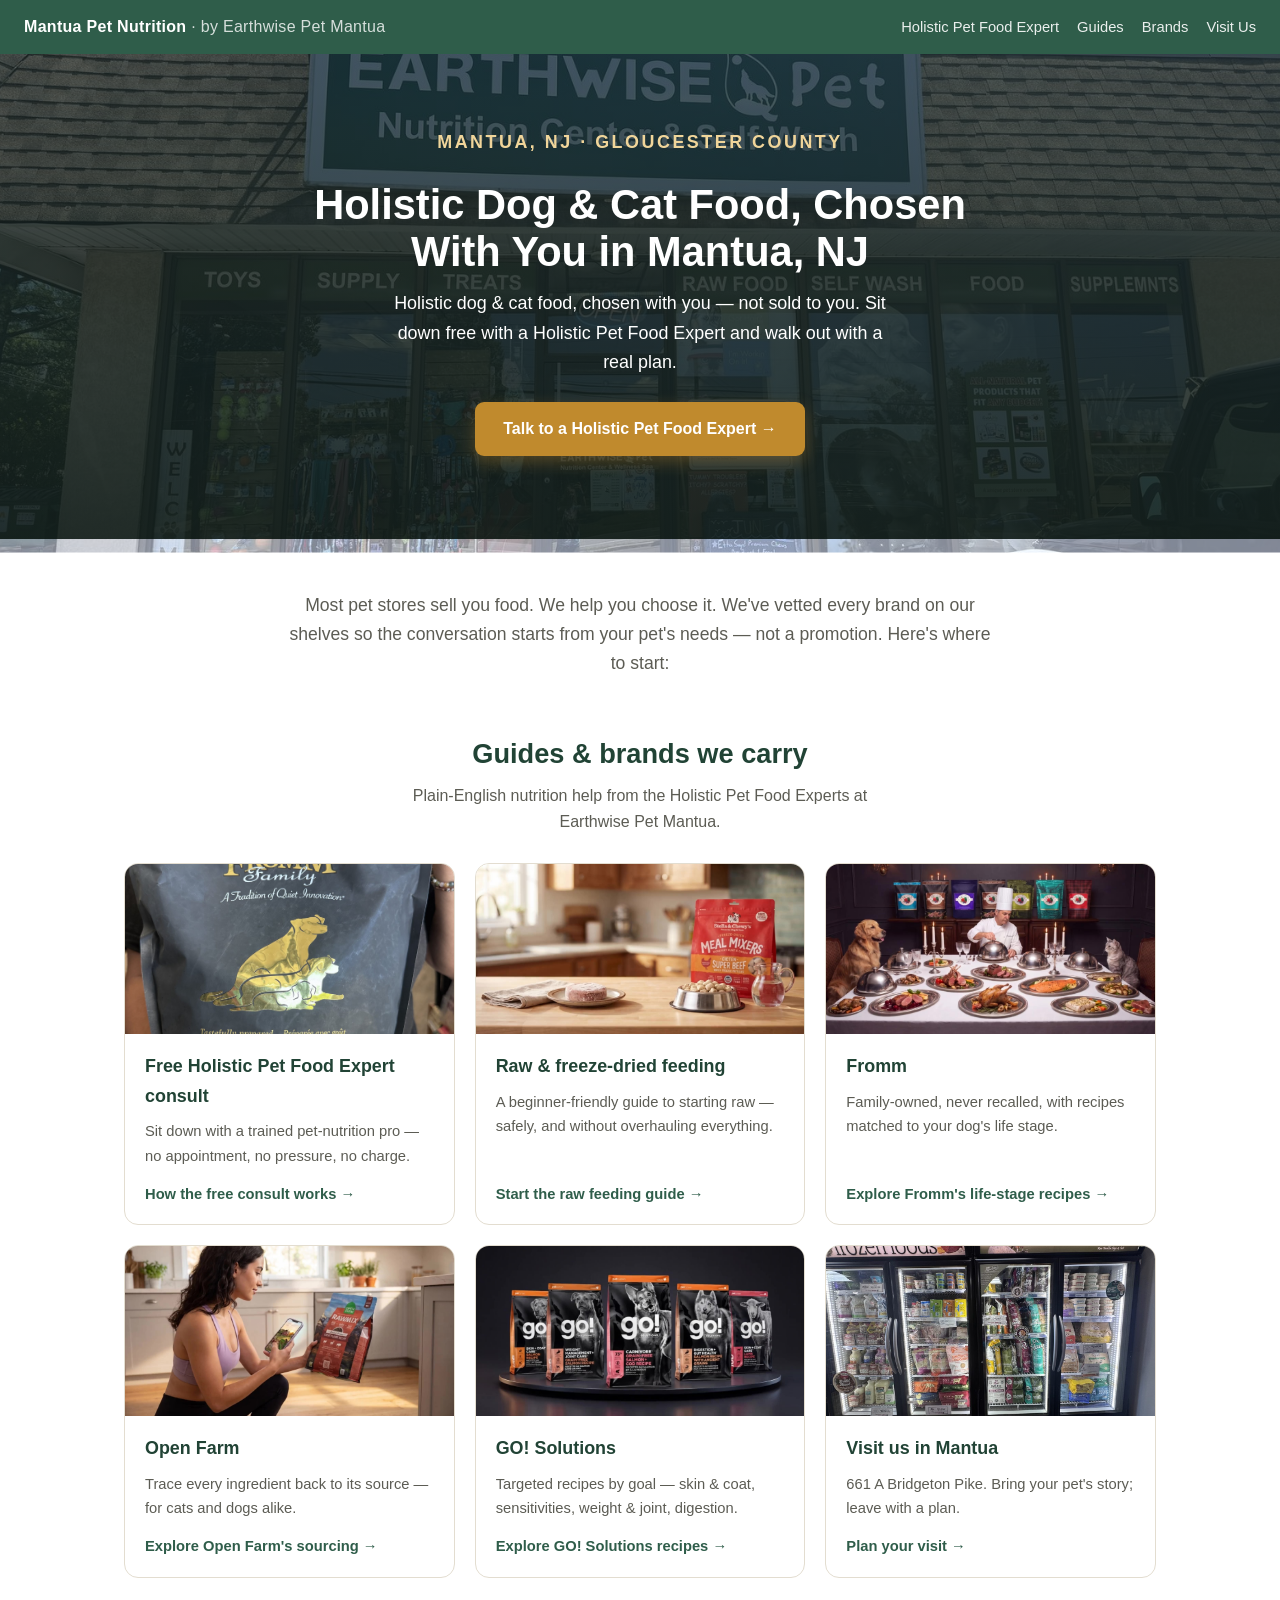
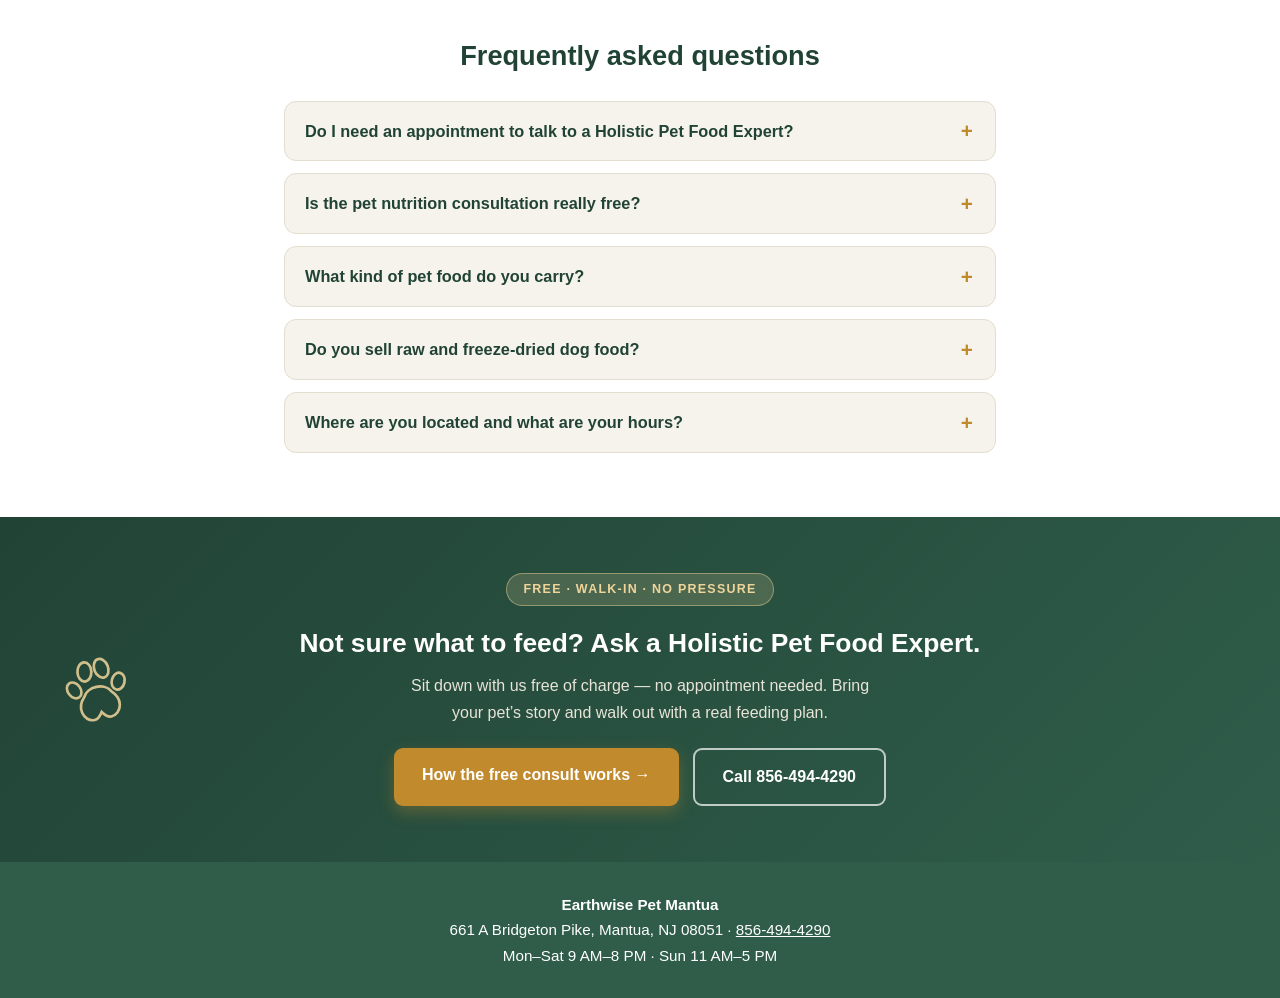
==== commit 88ca9729: "Use new hero poster as thumbnail for Raw & Freeze-Dried guide (og/twitter/schema + guide and home ca" ====
--- a/index.html
+++ b/index.html
@@ -183,7 +183,7 @@
   <p class="sub">Plain-English nutrition help from the Holistic Pet Food Experts at Earthwise Pet Mantua.</p>
   <div class="grid">
     <div class="card"><a class="thumb" href="/holistic-pet-food-expert/"><img src="/images/fromm-close-up-in-hand.jpg" width="1600" height="2133" loading="lazy" alt="Holistic dog food held in hand at Earthwise Pet Mantua"></a><div class="b"><h3>Free Holistic Pet Food Expert consult</h3><p>Sit down with a trained pet-nutrition pro — no appointment, no pressure, no charge.</p><a class="more" href="/holistic-pet-food-expert/">How the free consult works →</a></div></div>
-    <div class="card"><a class="thumb" href="/guides/raw-freeze-dried-feeding/"><img src="/images/freeze-dried-raw-topper.jpg" width="1600" height="1000" loading="lazy" alt="Freeze-dried raw dog food topper"></a><div class="b"><h3>Raw &amp; freeze-dried feeding</h3><p>A beginner-friendly guide to starting raw — safely, and without overhauling everything.</p><a class="more" href="/guides/raw-freeze-dried-feeding/">Start the raw feeding guide →</a></div></div>
+    <div class="card"><a class="thumb" href="/guides/raw-freeze-dried-feeding/"><img src="/images/raw-freeze-dried-hero-poster.jpg" width="1920" height="1068" loading="lazy" alt="Frozen raw and freeze-dried raw dog food side by side on a kitchen counter"></a><div class="b"><h3>Raw &amp; freeze-dried feeding</h3><p>A beginner-friendly guide to starting raw — safely, and without overhauling everything.</p><a class="more" href="/guides/raw-freeze-dried-feeding/">Start the raw feeding guide →</a></div></div>
     <div class="card"><a class="thumb" href="/brands/fromm/"><img src="/images/fromm-hero-poster.jpg" width="1920" height="1068" loading="lazy" alt="Fromm dog food — family-made recipes at Earthwise Pet Mantua"></a><div class="b"><h3>Fromm</h3><p>Family-owned, never recalled, with recipes matched to your dog's life stage.</p><a class="more" href="/brands/fromm/">Explore Fromm's life-stage recipes →</a></div></div>
     <div class="card"><a class="thumb" href="/brands/open-farm/"><img src="/images/open-farm-hero-poster.jpg" width="1920" height="1068" loading="lazy" alt="Open Farm pet food — trace every ingredient by lot number"></a><div class="b"><h3>Open Farm</h3><p>Trace every ingredient back to its source — for cats and dogs alike.</p><a class="more" href="/brands/open-farm/">Explore Open Farm's sourcing →</a></div></div>
     <div class="card"><a class="thumb" href="/brands/go-solutions/"><img src="/images/go-hero-poster.jpg" width="1920" height="1072" loading="lazy" alt="GO! Solutions targeted-nutrition recipes by Petcurean"></a><div class="b"><h3>GO! Solutions</h3><p>Targeted recipes by goal — skin &amp; coat, sensitivities, weight &amp; joint, digestion.</p><a class="more" href="/brands/go-solutions/">Explore GO! Solutions recipes →</a></div></div>
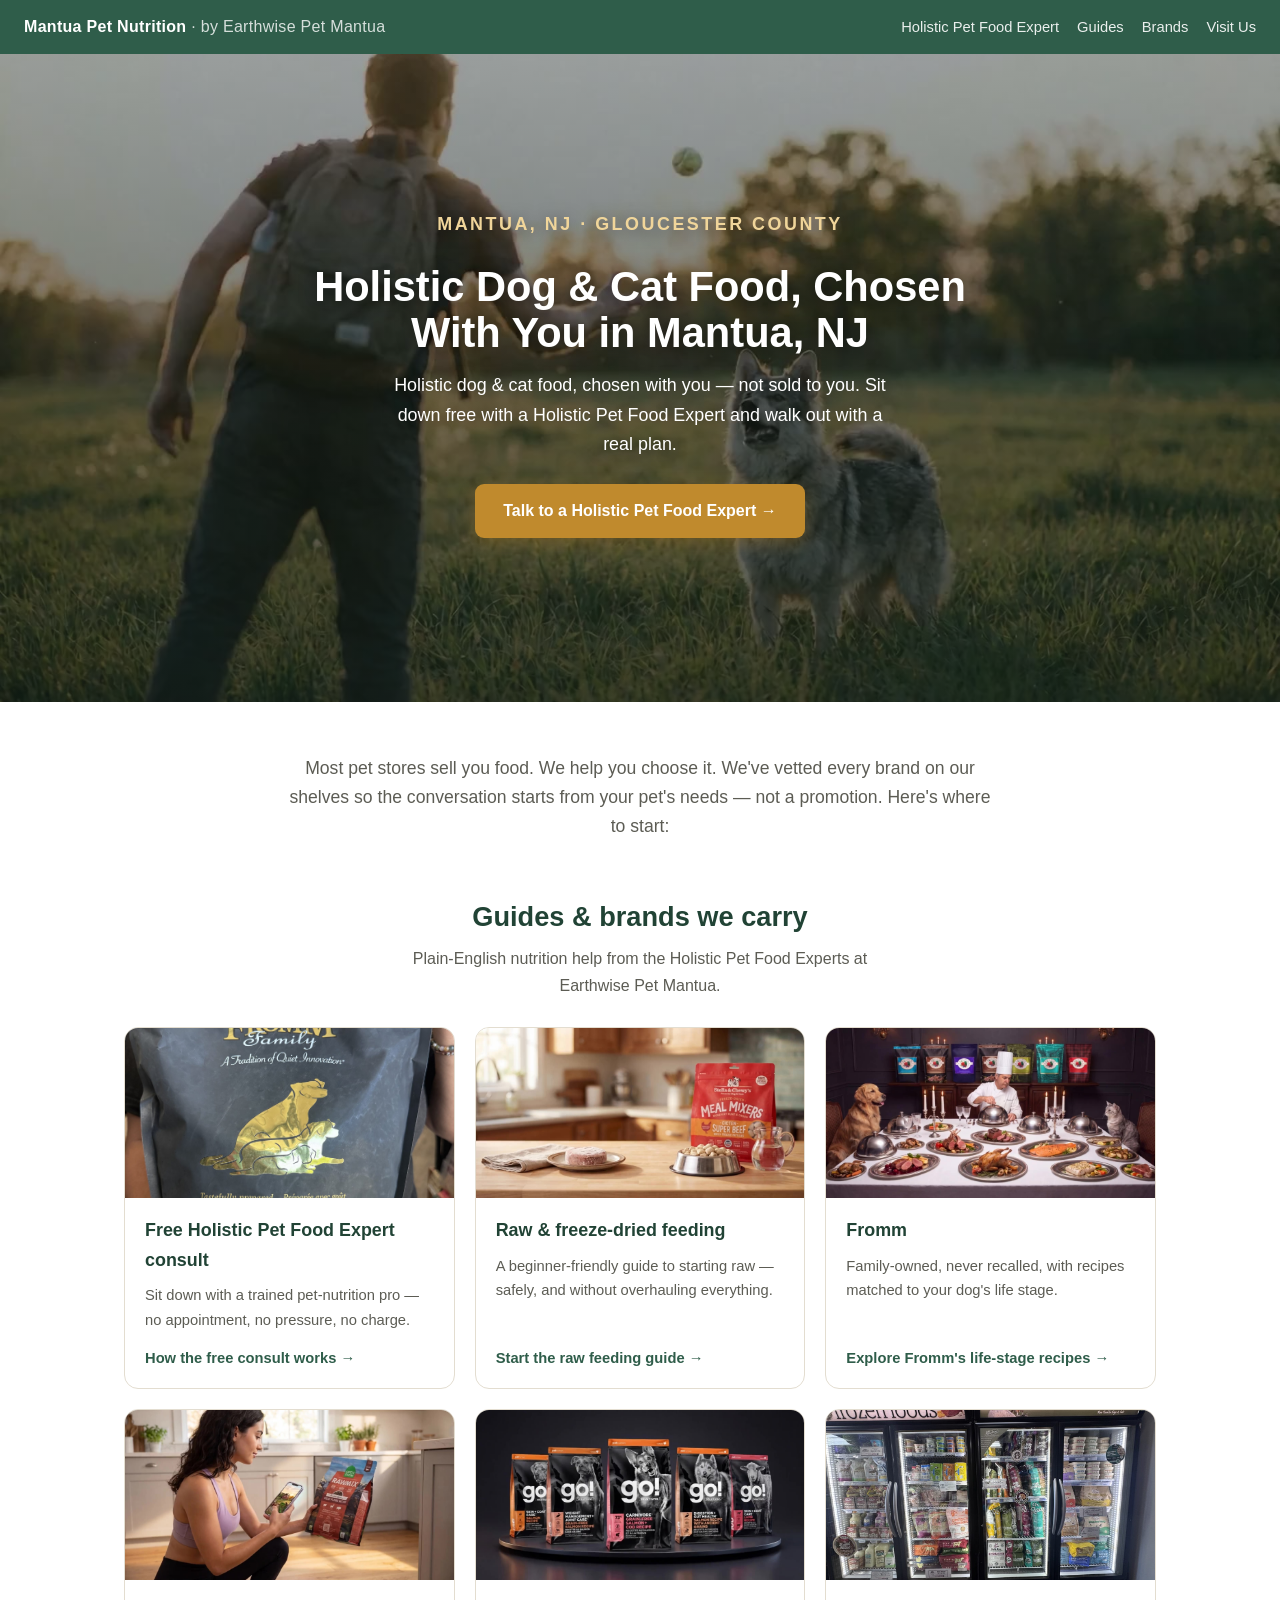
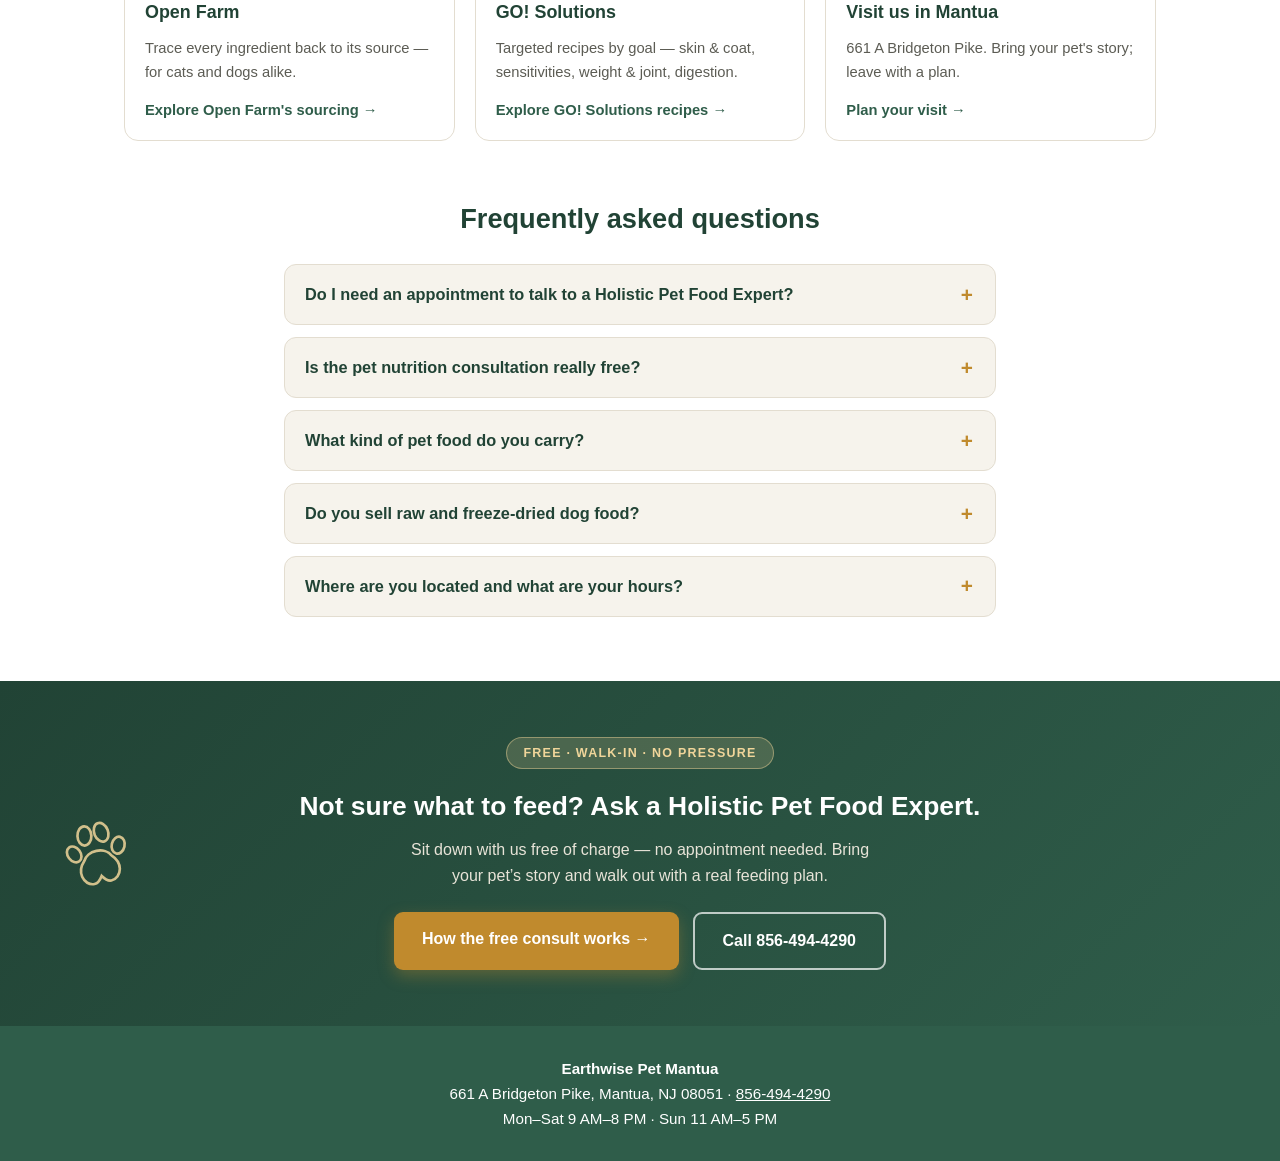
==== commit 0d71494e: "Homepage hero: logo animation video (v3) replaces storefront photo - 16:9 web encode + 9:16 portrait" ====
--- a/index.html
+++ b/index.html
@@ -35,10 +35,12 @@
 .nav{background:var(--green);color:#fff;padding:14px 24px;display:flex;justify-content:space-between;align-items:center;flex-wrap:wrap;gap:8px}
 .nav .brand{font-weight:700;letter-spacing:.3px}.nav .brand span{opacity:.8;font-weight:400}
 .nav a{color:#fff;text-decoration:none;font-size:.92rem;opacity:.9;margin-left:18px}
-.hero{position:relative;color:#fff;background:#1d2c25;text-align:center}
+.hero{position:relative;color:#fff;background:#1d2c25;text-align:center;display:flex;align-items:center;justify-content:center;min-height:clamp(430px,72vh,760px);overflow:hidden}
 .hero img{position:absolute;inset:0;width:100%;height:100%;object-fit:cover;opacity:.5}
-.hero .scrim{position:absolute;inset:0;background:linear-gradient(180deg,rgba(20,30,25,.4),rgba(20,30,25,.82))}
+.hero video.hero-img{position:absolute;inset:0;width:100%;height:100%;object-fit:cover;display:block;opacity:1}
+.hero .scrim{position:absolute;inset:0;background:linear-gradient(180deg,rgba(20,30,25,.42),rgba(20,30,25,.74))}
 .hero .in{position:relative;max-width:760px;margin:0 auto;padding:74px 24px}
+.hero h1,.hero p,.hero .kicker{text-shadow:0 2px 16px rgba(0,0,0,.5)}
 .kicker{text-transform:uppercase;letter-spacing:.14em;font-size:.78rem;color:#f0d59a;font-weight:700;margin:0 0 12px}
 .hero h1{font-size:2.6rem;line-height:1.12;margin:0 0 14px}
 .hero p{font-size:1.12rem;opacity:.95;max-width:50ch;margin:0 auto 24px}
@@ -165,7 +167,11 @@
 </nav>
 
 <header class="hero">
-  <img src="/images/store-front-exterior.jpg" width="1600" height="1200" alt="Earthwise Pet Mantua storefront on Bridgeton Pike in Mantua, NJ">
+  <video class="hero-img" autoplay muted loop playsinline preload="metadata" poster="/images/home-hero-poster.jpg" data-poster-portrait="/images/home-hero-poster-portrait.jpg" aria-label="A dog plays fetch at golden hour, howls from a rock, and transforms into the Earthwise Pet leaf-and-wolf logo">
+    <source src="/images/home-hero-animation.mp4" type="video/mp4" media="(min-width: 821px)">
+    <source src="/images/home-hero-animation-portrait.mp4" type="video/mp4">
+    <img src="/images/store-front-exterior.jpg" width="1600" height="1200" alt="Earthwise Pet Mantua storefront on Bridgeton Pike in Mantua, NJ">
+  </video>
   <div class="scrim"></div>
   <div class="in">
     <p class="kicker">Mantua, NJ · Gloucester County</p>
--- a/assets/enhance.css
+++ b/assets/enhance.css
@@ -92,6 +92,16 @@
 .callbar .ph{display:inline-block;animation:ring 4s ease-in-out infinite}
 @keyframes ring{0%,88%,100%{transform:none}90%{transform:rotate(12deg)}92%{transform:rotate(-10deg)}94%{transform:rotate(8deg)}96%{transform:rotate(-6deg)}98%{transform:rotate(3deg)}}
 
+/* ---------- Mobile nav (hamburger) ---------- */
+.nav-burger{display:none}
+@media(max-width:820px){
+  .js .nav .brand span{display:none}
+  .js .nav-burger{display:inline-flex;align-items:center;background:none;border:0;color:#fff;font-size:1.5rem;line-height:1;padding:2px 8px;cursor:pointer}
+  .js .nav .nav-links{display:none;flex-basis:100%;flex-direction:column;padding:4px 0 6px}
+  .js .nav.open .nav-links{display:flex}
+  .js .nav .nav-links a{margin:0;padding:11px 2px;font-size:1rem;border-top:1px solid rgba(255,255,255,.16)}
+}
+
 /* ---------- Reduced motion ---------- */
 @media(prefers-reduced-motion:reduce){
   *,*::before,*::after{animation:none!important;transition:none!important}
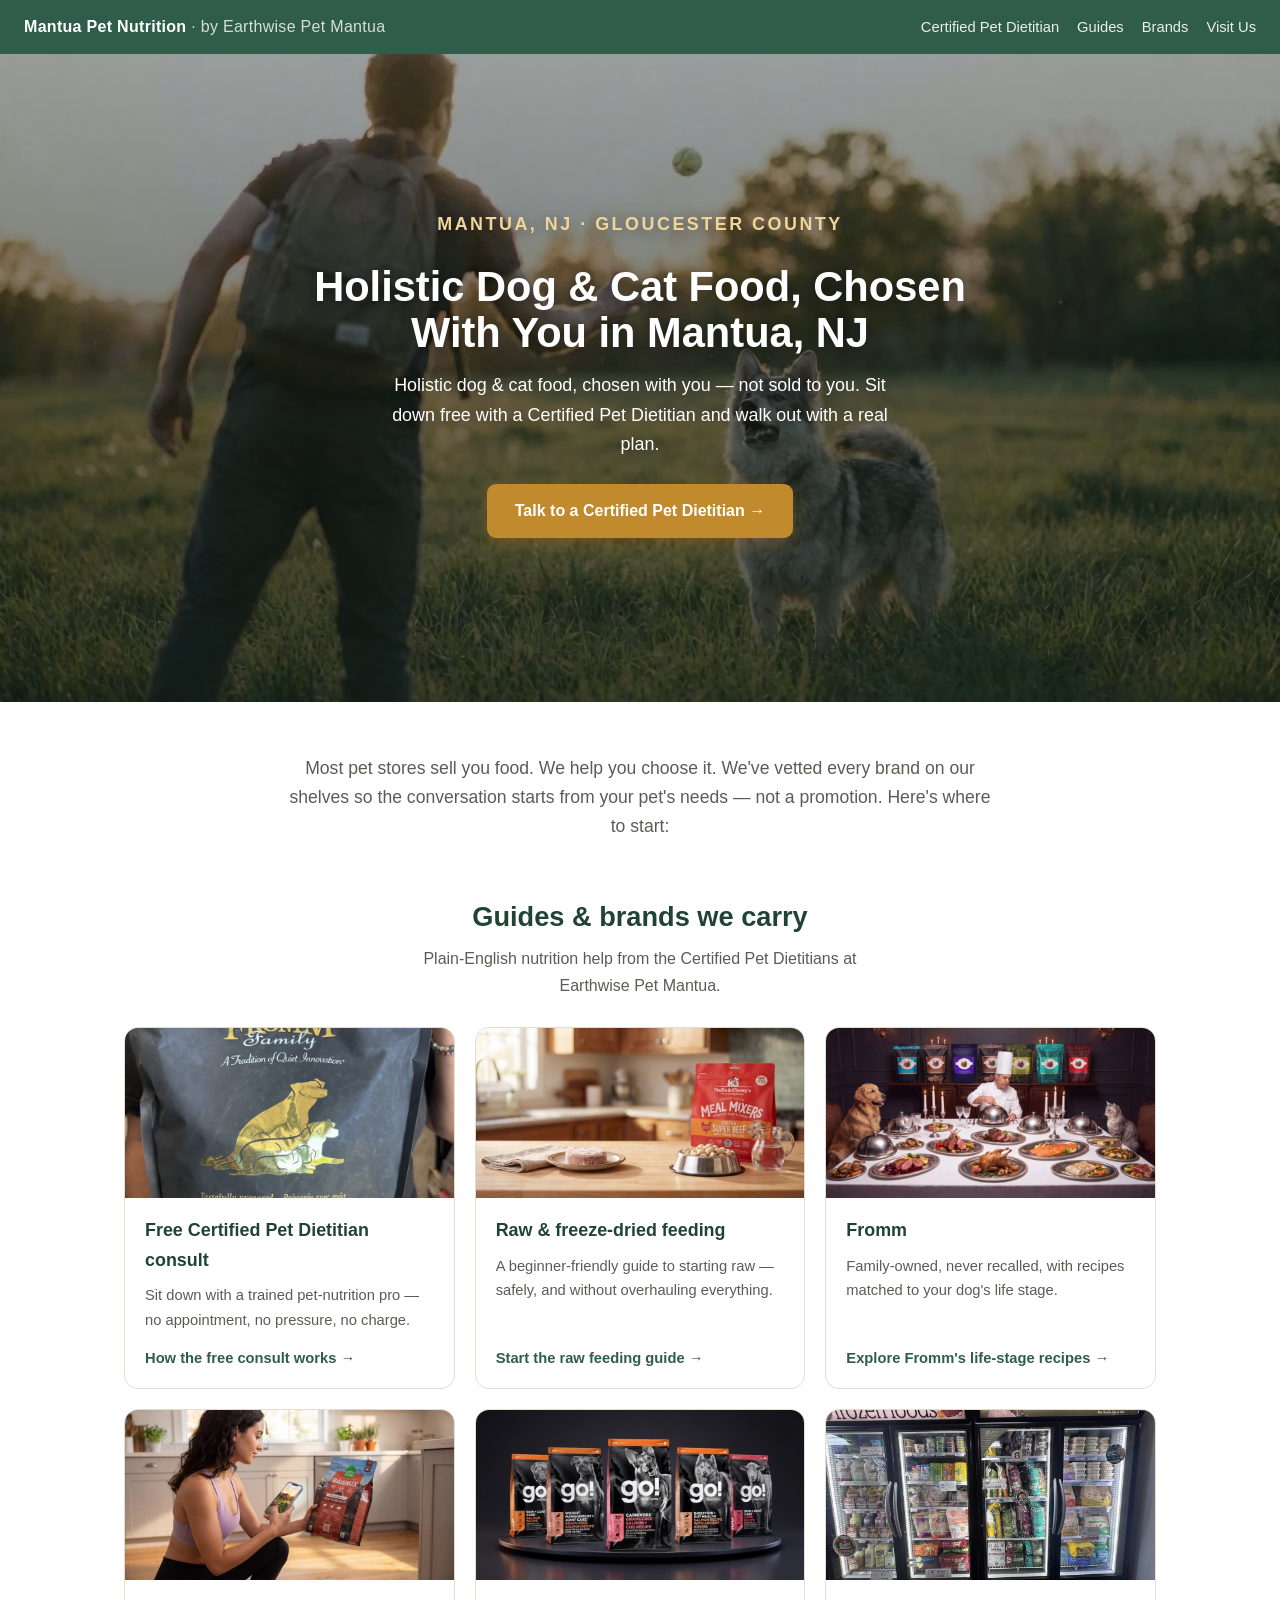
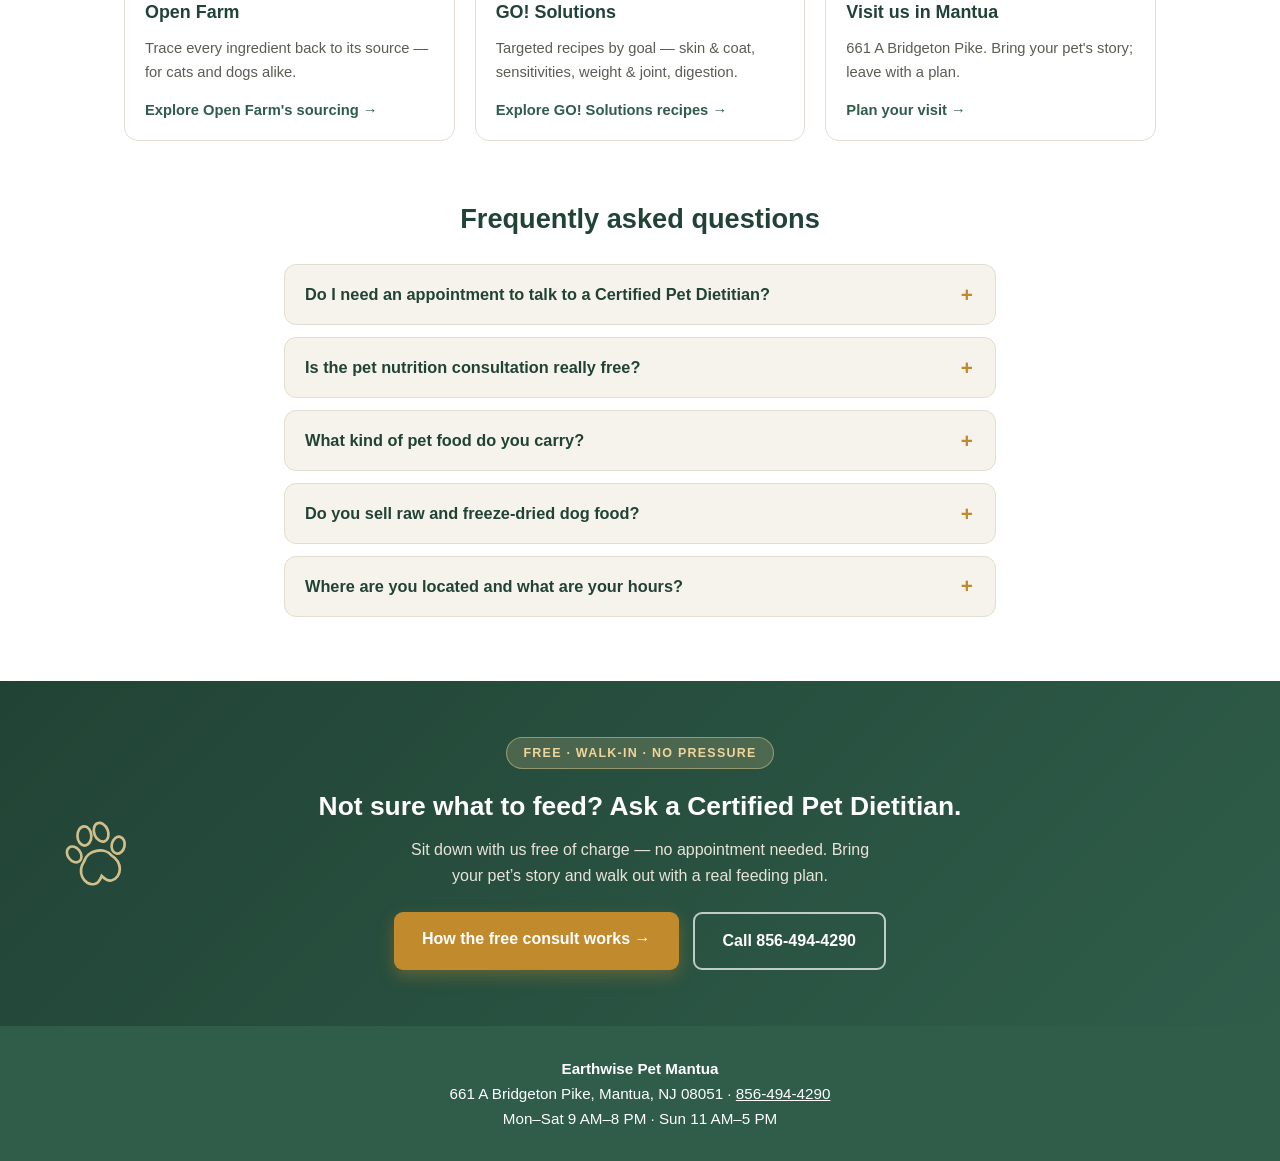
==== commit ba650ef7: "Rename Holistic Pet Food Expert to Certified Pet Dietitian across the site - 136 text replacements a" ====
--- a/index.html
+++ b/index.html
@@ -4,7 +4,7 @@
 <meta charset="utf-8">
 <meta name="viewport" content="width=device-width, initial-scale=1">
 <title>Holistic Dog &amp; Cat Food in Mantua, NJ | Earthwise Pet</title>
-<meta name="description" content="Your neighborhood pet nutrition center in Mantua, NJ. Holistic dog & cat food and free Holistic Pet Food Expert guidance from Earthwise Pet Mantua.">
+<meta name="description" content="Your neighborhood pet nutrition center in Mantua, NJ. Holistic dog & cat food and free Certified Pet Dietitian guidance from Earthwise Pet Mantua.">
 <link rel="canonical" href="https://mantuapetnutrition.com/">
 <meta name="robots" content="index,follow,max-image-preview:large,max-snippet:-1,max-video-preview:-1">
 <meta name="author" content="Earthwise Pet Mantua">
@@ -17,7 +17,7 @@
 <meta property="og:type" content="website">
 <meta property="og:site_name" content="Mantua Pet Nutrition">
 <meta property="og:title" content="Holistic Dog & Cat Food in Mantua, NJ | Earthwise Pet">
-<meta property="og:description" content="Your neighborhood pet nutrition center in Mantua, NJ. Holistic dog & cat food and free Holistic Pet Food Expert guidance from Earthwise Pet Mantua.">
+<meta property="og:description" content="Your neighborhood pet nutrition center in Mantua, NJ. Holistic dog & cat food and free Certified Pet Dietitian guidance from Earthwise Pet Mantua.">
 <meta property="og:url" content="https://mantuapetnutrition.com/">
 <meta property="og:image" content="https://mantuapetnutrition.com/images/store-front-exterior.jpg">
 <meta property="og:image:alt" content="Earthwise Pet Mantua storefront on Bridgeton Pike in Mantua, NJ">
@@ -25,7 +25,7 @@
 <!-- Twitter -->
 <meta name="twitter:card" content="summary_large_image">
 <meta name="twitter:title" content="Holistic Dog & Cat Food in Mantua, NJ | Earthwise Pet">
-<meta name="twitter:description" content="Holistic dog & cat food and free Holistic Pet Food Expert guidance in Mantua, NJ.">
+<meta name="twitter:description" content="Holistic dog & cat food and free Certified Pet Dietitian guidance in Mantua, NJ.">
 <meta name="twitter:image" content="https://mantuapetnutrition.com/images/store-front-exterior.jpg">
 <style>
 :root{--green:#2f5d4a;--green-dk:#214335;--sand:#f6f3ec;--ink:#2a2a26;--muted:#5c5c54;--gold:#c08a2d;--line:#e3ddd0}
@@ -111,11 +111,11 @@
         {"@type":"OpeningHoursSpecification","dayOfWeek":["Monday","Tuesday","Wednesday","Thursday","Friday","Saturday"],"opens":"09:00","closes":"20:00"},
         {"@type":"OpeningHoursSpecification","dayOfWeek":"Sunday","opens":"11:00","closes":"17:00"}
       ],
-      "description":"Neighborhood pet nutrition center in Mantua, NJ — holistic dog & cat food and free Holistic Pet Food Expert guidance.",
-      "knowsAbout":["Pet nutrition","Holistic dog food","Holistic cat food","Raw and freeze-dried feeding","Limited-ingredient diets","Holistic Pet Food Expert guidance"],
+      "description":"Neighborhood pet nutrition center in Mantua, NJ — holistic dog & cat food and free Certified Pet Dietitian guidance.",
+      "knowsAbout":["Pet nutrition","Holistic dog food","Holistic cat food","Raw and freeze-dried feeding","Limited-ingredient diets","Certified Pet Dietitian guidance"],
       "makesOffer":{
         "@type":"Offer",
-        "itemOffered":{"@type":"Service","name":"Free Holistic Pet Food Expert consultation","description":"One-on-one, no-appointment pet nutrition guidance for dogs and cats."},
+        "itemOffered":{"@type":"Service","name":"Free Certified Pet Dietitian consultation","description":"One-on-one, no-appointment pet nutrition guidance for dogs and cats."},
         "price":"0","priceCurrency":"USD"
       }
     },
@@ -149,8 +149,8 @@
       "@type":"FAQPage",
       "@id":"https://mantuapetnutrition.com/#faq",
       "mainEntity":[
-        {"@type":"Question","name":"Do I need an appointment to talk to a Holistic Pet Food Expert?","acceptedAnswer":{"@type":"Answer","text":"No. Our Holistic Pet Food Expert guidance is walk-in. Stop by during store hours and we'll sit down with you and your pet's story. No appointment needed."}},
-        {"@type":"Question","name":"Is the pet nutrition consultation really free?","acceptedAnswer":{"@type":"Answer","text":"Yes. Sitting down with a Holistic Pet Food Expert to build a feeding plan for your dog or cat is free, with no purchase required."}},
+        {"@type":"Question","name":"Do I need an appointment to talk to a Certified Pet Dietitian?","acceptedAnswer":{"@type":"Answer","text":"No. Our Certified Pet Dietitian guidance is walk-in. Stop by during store hours and we'll sit down with you and your pet's story. No appointment needed."}},
+        {"@type":"Question","name":"Is the pet nutrition consultation really free?","acceptedAnswer":{"@type":"Answer","text":"Yes. Sitting down with a Certified Pet Dietitian to build a feeding plan for your dog or cat is free, with no purchase required."}},
         {"@type":"Question","name":"What kind of pet food do you carry?","acceptedAnswer":{"@type":"Answer","text":"Holistic dog and cat food across dry, raw, and freeze-dried formats, including brands like Fromm, Open Farm, and GO! Solutions. Every brand on our shelves is vetted for ingredient quality before we recommend it."}},
         {"@type":"Question","name":"Do you sell raw and freeze-dried dog food?","acceptedAnswer":{"@type":"Answer","text":"Yes. We carry frozen raw and freeze-dried options for dogs and cats, and can walk first-timers through starting raw safely without overhauling everything at once."}},
         {"@type":"Question","name":"Where are you located and what are your hours?","acceptedAnswer":{"@type":"Answer","text":"We're at 661 A Bridgeton Pike, Mantua, NJ 08051. Open Monday through Saturday 9 AM to 8 PM and Sunday 11 AM to 5 PM. Call us at 856-494-4290."}}
@@ -163,7 +163,7 @@
 <body>
 <nav class="nav">
   <div class="brand">Mantua Pet Nutrition <span>· by Earthwise Pet Mantua</span></div>
-  <div><a href="/holistic-pet-food-expert/">Holistic Pet Food Expert</a><a href="/guides/">Guides</a><a href="/brands/">Brands</a><a href="/visit/">Visit Us</a></div>
+  <div><a href="/certified-pet-dietitian/">Certified Pet Dietitian</a><a href="/guides/">Guides</a><a href="/brands/">Brands</a><a href="/visit/">Visit Us</a></div>
 </nav>
 
 <header class="hero">
@@ -176,8 +176,8 @@
   <div class="in">
     <p class="kicker">Mantua, NJ · Gloucester County</p>
     <h1>Holistic Dog &amp; Cat Food, Chosen With You in Mantua, NJ</h1>
-    <p>Holistic dog &amp; cat food, chosen with you — not sold to you. Sit down free with a Holistic Pet Food Expert and walk out with a real plan.</p>
-    <a class="cta" href="/holistic-pet-food-expert/">Talk to a Holistic Pet Food Expert →</a>
+    <p>Holistic dog &amp; cat food, chosen with you — not sold to you. Sit down free with a Certified Pet Dietitian and walk out with a real plan.</p>
+    <a class="cta" href="/certified-pet-dietitian/">Talk to a Certified Pet Dietitian →</a>
   </div>
 </header>
 
@@ -186,21 +186,21 @@
   <p class="intro">Most pet stores sell you food. We help you choose it. We've vetted every brand on our shelves so the conversation starts from your pet's needs — not a promotion. Here's where to start:</p>
 
   <h2>Guides &amp; brands we carry</h2>
-  <p class="sub">Plain-English nutrition help from the Holistic Pet Food Experts at Earthwise Pet Mantua.</p>
+  <p class="sub">Plain-English nutrition help from the Certified Pet Dietitians at Earthwise Pet Mantua.</p>
   <div class="grid">
-    <div class="card"><a class="thumb" href="/holistic-pet-food-expert/"><img src="/images/fromm-close-up-in-hand.jpg" width="1600" height="2133" loading="lazy" alt="Holistic dog food held in hand at Earthwise Pet Mantua"></a><div class="b"><h3>Free Holistic Pet Food Expert consult</h3><p>Sit down with a trained pet-nutrition pro — no appointment, no pressure, no charge.</p><a class="more" href="/holistic-pet-food-expert/">How the free consult works →</a></div></div>
+    <div class="card"><a class="thumb" href="/certified-pet-dietitian/"><img src="/images/fromm-close-up-in-hand.jpg" width="1600" height="2133" loading="lazy" alt="Holistic dog food held in hand at Earthwise Pet Mantua"></a><div class="b"><h3>Free Certified Pet Dietitian consult</h3><p>Sit down with a trained pet-nutrition pro — no appointment, no pressure, no charge.</p><a class="more" href="/certified-pet-dietitian/">How the free consult works →</a></div></div>
     <div class="card"><a class="thumb" href="/guides/raw-freeze-dried-feeding/"><img src="/images/raw-freeze-dried-hero-poster.jpg" width="1920" height="1068" loading="lazy" alt="Frozen raw and freeze-dried raw dog food side by side on a kitchen counter"></a><div class="b"><h3>Raw &amp; freeze-dried feeding</h3><p>A beginner-friendly guide to starting raw — safely, and without overhauling everything.</p><a class="more" href="/guides/raw-freeze-dried-feeding/">Start the raw feeding guide →</a></div></div>
     <div class="card"><a class="thumb" href="/brands/fromm/"><img src="/images/fromm-hero-poster.jpg" width="1920" height="1068" loading="lazy" alt="Fromm dog food — family-made recipes at Earthwise Pet Mantua"></a><div class="b"><h3>Fromm</h3><p>Family-owned, never recalled, with recipes matched to your dog's life stage.</p><a class="more" href="/brands/fromm/">Explore Fromm's life-stage recipes →</a></div></div>
     <div class="card"><a class="thumb" href="/brands/open-farm/"><img src="/images/open-farm-hero-poster.jpg" width="1920" height="1068" loading="lazy" alt="Open Farm pet food — trace every ingredient by lot number"></a><div class="b"><h3>Open Farm</h3><p>Trace every ingredient back to its source — for cats and dogs alike.</p><a class="more" href="/brands/open-farm/">Explore Open Farm's sourcing →</a></div></div>
     <div class="card"><a class="thumb" href="/brands/go-solutions/"><img src="/images/go-hero-poster.jpg" width="1920" height="1072" loading="lazy" alt="GO! Solutions targeted-nutrition recipes by Petcurean"></a><div class="b"><h3>GO! Solutions</h3><p>Targeted recipes by goal — skin &amp; coat, sensitivities, weight &amp; joint, digestion.</p><a class="more" href="/brands/go-solutions/">Explore GO! Solutions recipes →</a></div></div>
-    <div class="card"><a class="thumb" href="/holistic-pet-food-expert/"><img src="/images/raw-frozen-shelf-section.jpg" width="1100" height="825" loading="lazy" alt="Frozen raw pet food shelf section at Earthwise Pet Mantua"></a><div class="b"><h3>Visit us in Mantua</h3><p>661 A Bridgeton Pike. Bring your pet's story; leave with a plan.</p><a class="more" href="/holistic-pet-food-expert/">Plan your visit →</a></div></div>
+    <div class="card"><a class="thumb" href="/certified-pet-dietitian/"><img src="/images/raw-frozen-shelf-section.jpg" width="1100" height="825" loading="lazy" alt="Frozen raw pet food shelf section at Earthwise Pet Mantua"></a><div class="b"><h3>Visit us in Mantua</h3><p>661 A Bridgeton Pike. Bring your pet's story; leave with a plan.</p><a class="more" href="/certified-pet-dietitian/">Plan your visit →</a></div></div>
   </div>
 </section>
 
 <section class="wrap faq">
   <h2>Frequently asked questions</h2>
-  <details><summary>Do I need an appointment to talk to a Holistic Pet Food Expert?</summary><p>No. Our Holistic Pet Food Expert guidance is walk-in. Stop by during store hours and we'll sit down with you and your pet's story. No appointment needed.</p></details>
-  <details><summary>Is the pet nutrition consultation really free?</summary><p>Yes. Sitting down with a Holistic Pet Food Expert to build a feeding plan for your dog or cat is free, with no purchase required.</p></details>
+  <details><summary>Do I need an appointment to talk to a Certified Pet Dietitian?</summary><p>No. Our Certified Pet Dietitian guidance is walk-in. Stop by during store hours and we'll sit down with you and your pet's story. No appointment needed.</p></details>
+  <details><summary>Is the pet nutrition consultation really free?</summary><p>Yes. Sitting down with a Certified Pet Dietitian to build a feeding plan for your dog or cat is free, with no purchase required.</p></details>
   <details><summary>What kind of pet food do you carry?</summary><p>Holistic dog and cat food across dry, raw, and freeze-dried formats, including brands like Fromm, Open Farm, and GO! Solutions. Every brand on our shelves is vetted for ingredient quality before we recommend it.</p></details>
   <details><summary>Do you sell raw and freeze-dried dog food?</summary><p>Yes. We carry frozen raw and freeze-dried options for dogs and cats, and can walk first-timers through starting raw safely without overhauling everything at once.</p></details>
   <details><summary>Where are you located and what are your hours?</summary><p>We're at 661 A Bridgeton Pike, Mantua, NJ 08051. Open Monday through Saturday 9 AM to 8 PM and Sunday 11 AM to 5 PM. Call us at <a href="tel:+18564944290">856-494-4290</a>.</p></details>
@@ -210,10 +210,10 @@
 
 <section class="consult-band">
   <span class="badge">Free &middot; Walk-in &middot; No pressure</span>
-  <h2>Not sure what to feed? Ask a Holistic Pet Food Expert.</h2>
+  <h2>Not sure what to feed? Ask a Certified Pet Dietitian.</h2>
   <p>Sit down with us free of charge &mdash; no appointment needed. Bring your pet&rsquo;s story and walk out with a real feeding plan.</p>
   <div class="row">
-    <a class="cta" href="/holistic-pet-food-expert/">How the free consult works &rarr;</a>
+    <a class="cta" href="/certified-pet-dietitian/">How the free consult works &rarr;</a>
     <a class="cta ghost" href="tel:+18564944290">Call 856-494-4290</a>
   </div>
 </section>
